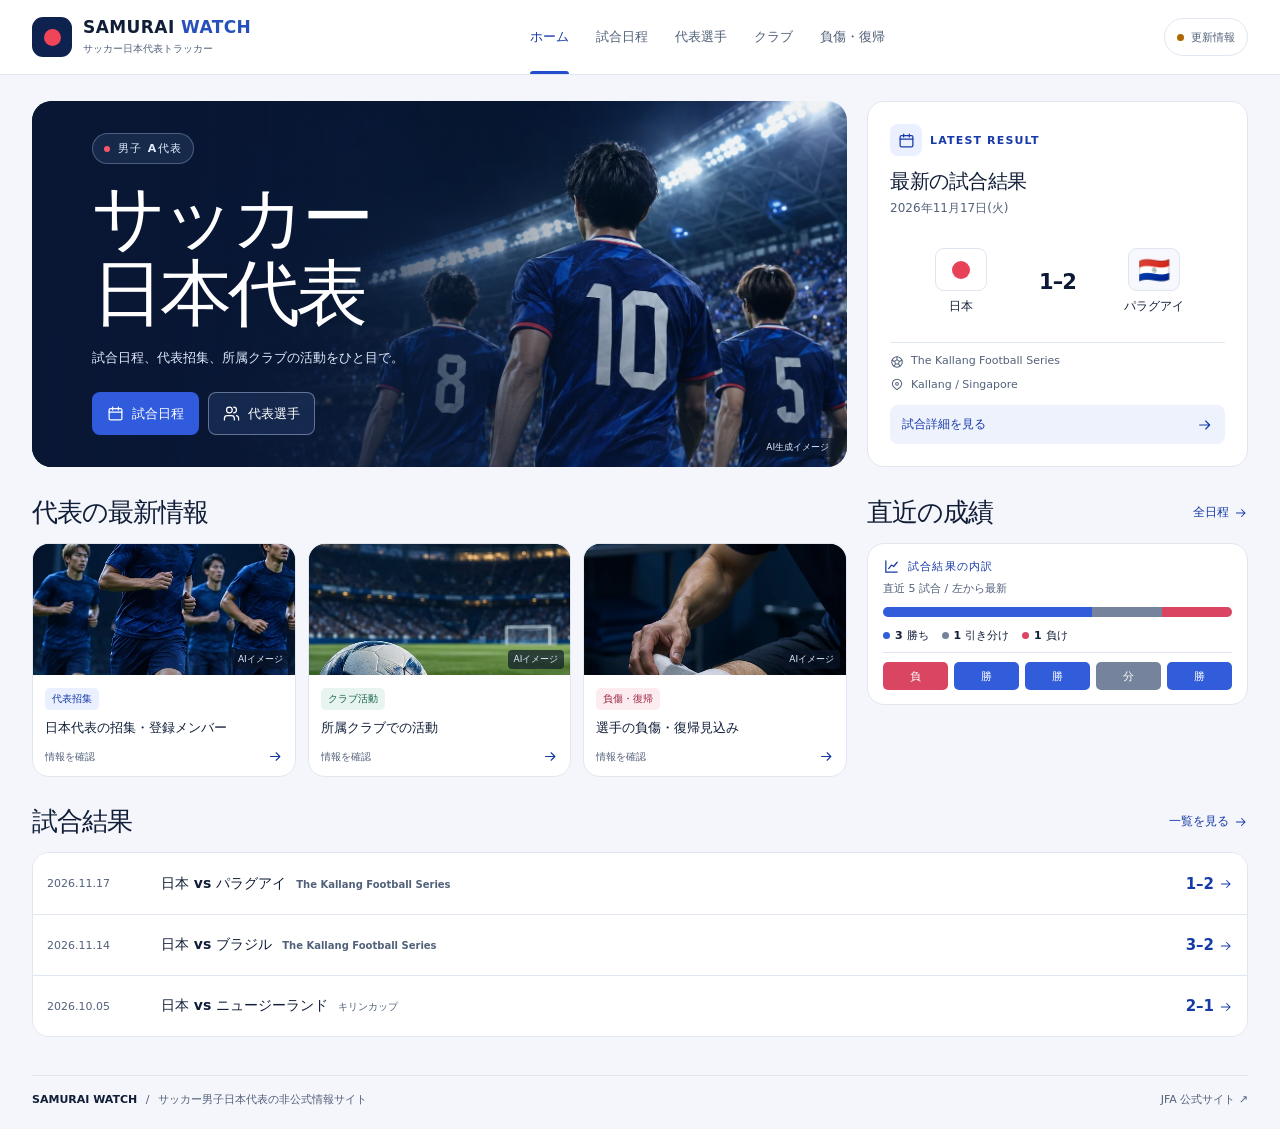
==== index.html @ 692b0880 "Build SAMURAI WATCH Japan football tracker" ====
<!doctype html>
<html lang="ja">
<head>
  <meta charset="utf-8">
  <meta name="viewport" content="width=device-width, initial-scale=1, viewport-fit=cover">
  <meta name="theme-color" content="#f5f7fb">
  <meta name="description" content="サッカー男子日本代表の試合日程、招集、クラブでの活動、負傷・復帰情報を出典付きで確認できます。">
  <title>SAMURAI WATCH | サッカー日本代表トラッカー</title>
  <link rel="icon" href="./assets/favicon.svg" type="image/svg+xml">
  <link rel="stylesheet" href="./styles.css">
  <script type="module" src="./app.js"></script>
</head>
<body>
  <a class="skip-link" href="#main">本文へ移動</a>
  <header class="site-header">
    <div class="shell header-inner">
      <a class="brand" href="#overview" aria-label="SAMURAI WATCH ホーム">
        <span class="logo-mark" aria-hidden="true"><span></span></span>
        <div><strong>SAMURAI<span> WATCH</span></strong><small>サッカー日本代表トラッカー</small></div>
      </a>
      <nav class="site-nav" aria-label="メインメニュー">
        <a href="#overview" data-tab="overview">ホーム</a>
        <a href="#matches" data-tab="matches">試合日程</a>
        <a href="#players" data-tab="players">代表選手</a>
        <a href="#clubs" data-tab="clubs">クラブ</a>
        <a href="#health" data-tab="health">負傷・復帰</a>
      </nav>
      <button class="status-button" id="data-status" type="button"><span aria-hidden="true"></span><span>更新情報</span></button>
    </div>
  </header>
  <main id="main" class="shell" tabindex="-1" aria-busy="true"><p class="loading" role="status">代表データを読み込み中…</p></main>
  <footer class="shell site-footer">
    <span><strong>SAMURAI WATCH</strong> <span class="footer-separator">/</span> サッカー男子日本代表の非公式情報サイト</span>
    <a href="https://www.jfa.jp/samuraiblue/" target="_blank" rel="noopener noreferrer">JFA 公式サイト ↗</a>
  </footer>
  <dialog id="detail-dialog" aria-labelledby="dialog-title">
    <form method="dialog"><button class="close-button" aria-label="閉じる" autofocus>×</button></form>
    <div id="dialog-content"></div>
  </dialog>
  <noscript><p class="shell">このアプリを使用するには JavaScript を有効にしてください。</p></noscript>
</body>
</html>
---- styles.css ----
:root {
  color-scheme: light;
  --ink: #111e38;
  --muted: #52617a;
  --line: #e1e7f0;
  --blue: #224dce;
  --blue-dark: #163aa8;
  --navy: #0b1936;
  --paper: #fff;
  --canvas: #f4f6fb;
  font-family: "Noto Sans JP", "Hiragino Kaku Gothic ProN", Meiryo, system-ui, sans-serif;
  font-synthesis: none;
  color: var(--ink);
  background: var(--canvas);
}
*, *::before, *::after { box-sizing: border-box; }
body { margin: 0; }
h1, h2, h3, p { margin: 0; }
a { color: inherit; text-decoration: none; }
button, input, select { font: inherit; }
button, select { cursor: pointer; }
button:focus-visible, a:focus-visible, input:focus-visible, select:focus-visible { outline: 3px solid #5e7ff4; outline-offset: 3px; }
svg { flex: none; vertical-align: middle; }
.shell { width: min(100% - 64px, 1320px); margin-inline: auto; }
.skip-link { position: absolute; left: 1rem; top: -5rem; z-index: 3; background: white; padding: 12px; }
.skip-link:focus { top: 1rem; }
.site-header { background: var(--paper); border-bottom: 1px solid var(--line); }
.header-inner { display: flex; align-items: center; justify-content: space-between; gap: 20px; min-height: 74px; }
.brand { display: inline-flex; align-items: center; gap: 11px; white-space: nowrap; }
.logo-mark { display: grid; place-items: center; width: 40px; height: 40px; border-radius: 11px; background: #0e2250; }
.logo-mark span { border-radius: 50%; background: #f04459; width: 17px; height: 17px; }
.brand strong { display: block; font-family: system-ui, sans-serif; letter-spacing: .025em; font-size: 17px; font-weight: 900; line-height: 1.15; }
.brand strong span { color: #2750bb; }
.brand small { display: block; color: var(--muted); margin-top: 4px; font-size: 10px; font-weight: 700; }
.site-nav { display: flex; align-self: stretch; align-items: stretch; gap: 27px; white-space: nowrap; }
.site-nav a { display: grid; place-items: center; position: relative; color: var(--muted); font-size: 13px; font-weight: 750; }
.site-nav a:hover, .site-nav a[aria-current] { color: var(--blue-dark); }
.site-nav a[aria-current]::after { content: ""; position: absolute; bottom: 0; inset-inline: 0; height: 3px; background: var(--blue); border-radius: 3px 3px 0 0; }
.status-button { display: flex; align-items: center; gap: 7px; white-space: nowrap; min-height: 38px; border: 1px solid var(--line); border-radius: 30px; padding: 0 12px; background: white; color: var(--muted); font-size: 11px; font-weight: 750; }
.status-button > span:first-child { width: 7px; height: 7px; border-radius: 50%; background: #ad6600; }
.status-button[data-fresh="true"] > span:first-child { background: #19865a; }
main { min-height: calc(100vh - 160px); padding-block: 26px 38px; }
.loading { padding: 28px 0; color: var(--muted); }
.hero-grid, .dashboard-grid { display: grid; grid-template-columns: minmax(0, 2.14fr) minmax(285px, 1fr); gap: 20px; }
.hero {
  position: relative; isolation: isolate; overflow: hidden; display: flex; align-items: center;
  min-height: 355px; padding: 32px clamp(24px, 5vw, 60px); border-radius: 20px;
  color: white; background: #0b1b3e url("./assets/hero.webp") center 47% / cover no-repeat;
}
.hero::before { content: ""; position: absolute; z-index: -1; inset: 0; background: linear-gradient(90deg, #091735 0%, #091735ec 18%, #0a1b37a0 45%, #0a1a340c 77%), linear-gradient(0deg, #07142d75, transparent 60%); }
.hero-content { max-width: 400px; }
.eyebrow { display: inline-flex; align-items: center; gap: 8px; font-size: 11px; font-weight: 850; letter-spacing: .12em; }
.hero .eyebrow { padding: 7px 11px; border: 1px solid #dce6ff46; border-radius: 50px; background: #20375b99; color: #e2ecff; }
.hero .eyebrow::before { content: ""; width: 6px; height: 6px; border-radius: 50%; background: #fa546a; }
.hero h1 { margin-top: 15px; font-size: clamp(43px, 5.6vw, 76px); line-height: 1.06; font-weight: 900; letter-spacing: -.055em; }
.hero p { margin-top: 15px; color: #e0e9fd; font-size: 13px; line-height: 1.8; font-weight: 600; }
.hero-actions { display: flex; flex-wrap: wrap; gap: 9px; margin-top: 23px; }
.button { display: inline-flex; align-items: center; justify-content: center; gap: 8px; padding: 10px 14px; min-height: 43px; border: 1px solid transparent; border-radius: 8px; font-size: 13px; font-weight: 800; }
.button-primary { background: #315bdd; color: white; }
.button-primary:hover { background: #264ec7; }
.button-ghost { background: #1c315baf; color: white; border-color: #d3dfff69; }
.button-ghost:hover { background: #314a77; }
.image-credit { position: absolute; right: 12px; bottom: 10px; padding: 3px 6px; border-radius: 4px; background: #091629ac; color: #e2eaff; font-size: 9px; }
.panel { background: var(--paper); border: 1px solid var(--line); border-radius: 17px; }
.next-panel { display: flex; flex-direction: column; padding: 22px; min-width: 0; }
.panel-kicker { display: flex; align-items: center; gap: 8px; color: var(--blue-dark); font-size: 11px; letter-spacing: .105em; font-weight: 900; }
.icon-tile { width: 32px; height: 32px; border-radius: 8px; display: grid; place-items: center; color: var(--blue-dark); background: #eaf0ff; }
.next-panel h2 { margin-top: 12px; font-size: 20px; letter-spacing: -.025em; }
.next-date { min-height: 21px; margin-top: 5px; font-size: 12px; color: var(--muted); }
.matchup { display: grid; grid-template-columns: minmax(0,1fr) auto minmax(0,1fr); align-items: center; gap: 8px; text-align: center; margin-block: auto; padding-block: 12px; }
.team { display: grid; justify-items: center; gap: 7px; min-width: 0; font-size: 12px; font-weight: 850; overflow-wrap: anywhere; }
.flag { display: grid; place-items: center; min-width: 52px; height: 43px; padding-inline: 3px; border-radius: 9px; border: 1px solid #dee5f0; background: #f6f8fe; color: var(--blue-dark); font-size: 26px; }
.flag-japan { background: white; }
.flag-japan::after { content: ""; border-radius: 50%; width: 18px; height: 18px; background: #e84258; }
.versus { color: #667490; font-weight: 900; font-size: 12px; letter-spacing: .12em; white-space: nowrap; }
.versus.scored { color: var(--navy); font-size: 21px; letter-spacing: -.045em; }
.next-details { display: grid; gap: 7px; padding-top: 10px; padding-bottom: 12px; color: var(--muted); border-top: 1px solid var(--line); font-size: 11px; line-height: 1.5; overflow-wrap: anywhere; }
.next-details span { display: flex; gap: 7px; align-items: center; }
.panel-link { display: flex; justify-content: space-between; align-items: center; gap: 8px; width: 100%; padding: 11px 12px; border-radius: 8px; background: #eef2fd; color: var(--blue-dark); font-size: 12px; font-weight: 800; }
.panel-link:hover { background: #e1eaff; }
.dashboard-grid { margin-top: 28px; align-items: start; }
.section-heading { display: flex; align-items: center; justify-content: space-between; gap: 8px; margin-bottom: 13px; }
.section-heading h2, .section-heading h1 { font-size: clamp(20px, 2.6vw, 26px); letter-spacing: -.04em; font-weight: 900; }
.section-heading > a { display: inline-flex; align-items: center; gap: 5px; color: var(--blue-dark); font-size: 12px; font-weight: 800; white-space: nowrap; }
.story-grid { display: grid; grid-template-columns: repeat(3, minmax(0, 1fr)); gap: 12px; }
.story { display: flex; flex-direction: column; min-width: 0; overflow: hidden; transition: border-color .15s, transform .15s; }
.story:hover { border-color: #a4b7eb; transform: translateY(-2px); }
.story-image { position: relative; aspect-ratio: 2 / 1; background-color: #172944; background-repeat: no-repeat; background-image: url("./assets/editorial.webp"); background-size: 300% auto; }
.story-image.callup { background-position: left 50%; }
.story-image.club { background-position: center 50%; }
.story-image.health { background-position: right 50%; }
.story-image .image-credit { right: 6px; bottom: 6px; }
.story-content { display: flex; flex-direction: column; flex: 1; padding: 13px 12px 12px; }
.tag { align-self: flex-start; display: inline-flex; width: fit-content; align-items: center; gap: 5px; padding: 4px 7px; color: var(--blue-dark); background: #eaf0ff; border-radius: 5px; font-size: 10px; font-weight: 850; white-space: nowrap; }
.tag.club { background: #e7f4ef; color: #17654b; }
.tag.injury, .tag.health { background: #fcebef; color: #9e2a47; }
.tag.return { background: #e7f4ef; color: #17654b; }
.story h3 { margin-top: 8px; margin-bottom: 10px; font-size: 13px; font-weight: 850; line-height: 1.6; overflow-wrap: anywhere; }
.story-meta { display: flex; justify-content: space-between; align-items: center; gap: 5px; margin-top: auto; color: var(--muted); font-size: 10px; }
.story-meta svg { color: var(--blue-dark); }
.form-panel { padding: 14px 15px; }
.form-panel p { color: var(--muted); font-size: 11px; margin: 6px 0; }
.form-bar { display: flex; overflow: hidden; border-radius: 20px; height: 10px; margin: 11px 0; background: #e6ebf4; }
.form-bar > span { min-width: 0; }
.win { --tone: #315cda; }
.draw { --tone: #75839c; }
.loss { --tone: #da4561; }
.form-bar > span, .form-key > span::before { background: var(--tone); }
.form-key { display: flex; flex-wrap: wrap; gap: 5px 13px; margin-bottom: 9px; }
.form-key > span { display: inline-flex; align-items: center; gap: 5px; font-size: 11px; font-weight: 720; }
.form-key > span::before { content: ""; display: inline-block; width: 7px; height: 7px; border-radius: 50%; }
.form-matches { display: flex; gap: 6px; padding-top: 9px; border-top: 1px solid var(--line); }
.form-matches a { display: flex; flex: 1; align-items: center; justify-content: center; min-width: 0; min-height: 28px; border-radius: 5px; color: white; background: var(--tone); font-weight: 850; font-size: 11px; }
.form-matches a:hover { filter: brightness(.87); }
.form-empty { padding-block: 7px; }
.recent-section { margin-top: 27px; }
.view-heading { padding: 25px 26px; margin-bottom: 19px; border-radius: 16px; background: linear-gradient(113deg, #102346, #1a3981); color: white; }
.view-heading h1 { font-size: clamp(28px, 5vw, 40px); letter-spacing: -.045em; }
.view-heading p { color: #e0e8ff; margin-top: 7px; font-size: 13px; line-height: 1.7; }
.view-columns { display: grid; grid-template-columns: minmax(0, 2fr) minmax(255px, 1fr); gap: 20px; align-items: start; }
.view-columns section + section, .stack > section + section { margin-top: 19px; }
.view-columns > section + section { margin-top: 0; }
.match-list, .report-list { overflow: hidden; }
.match-item { display: grid; grid-template-columns: 102px minmax(0, 1fr) auto; width: 100%; align-items: center; gap: 12px; min-height: 61px; padding: 11px 14px; border: 0; background: white; color: var(--ink); text-align: left; }
.match-item:hover { background: #f4f7ff; }
.match-item + .match-item, .report + .report { border-top: 1px solid var(--line); }
.item-date { font-size: 11px; color: var(--muted); font-variant-numeric: tabular-nums; }
.item-opponent { display: flex; flex-wrap: wrap; align-items: baseline; gap: 3px 10px; min-width: 0; font-size: 14px; font-weight: 850; }
.item-opponent small { color: var(--muted); font-size: 10px; font-weight: 600; overflow-wrap: anywhere; }
.item-score { min-width: 47px; color: var(--blue-dark); font-size: 15px; font-weight: 850; text-align: right; white-space: nowrap; }
.item-score svg { margin-left: 5px; }
.empty { padding: 20px; color: var(--muted); font-size: 13px; line-height: 1.8; }
.empty p + p { margin-top: 6px; }
.source-link { display: inline-flex; align-items: center; gap: 4px; color: var(--blue-dark); text-decoration: underline; text-underline-offset: 3px; font-weight: 750; overflow-wrap: anywhere; }
.controls { display: flex; flex-wrap: wrap; gap: 8px; margin-bottom: 12px; }
.controls input, .controls select { min-height: 43px; max-width: 100%; padding: 8px 12px; border: 1px solid #cfd8eb; border-radius: 8px; background: white; color: var(--ink); font-size: 14px; }
.controls input { flex: 1 1 185px; min-width: 0; }
.player-grid { display: grid; grid-template-columns: repeat(3, minmax(0, 1fr)); gap: 11px; }
.player-card { display: block; min-width: 0; padding: 14px; color: var(--ink); text-align: left; }
.player-card:hover { border-color: #9cb1e8; }
.player-card strong, .player-card small { display: block; overflow-wrap: anywhere; }
.player-number { float: right; color: var(--muted); font-size: 11px; font-weight: 800; }
.player-card strong { margin-top: 9px; font-size: 15px; }
.player-card small { margin-top: 3px; color: var(--muted); font-size: 11px; }
.report { padding: 15px; overflow-wrap: anywhere; }
.report h3 { font-size: 14px; margin-block: 7px; }
.report p, .report .source-link { font-size: 12px; line-height: 1.75; }
.report .source-link { margin-top: 5px; }
.report time { margin-left: 8px; }
.footer-separator { margin: 0 5px; }
.site-footer { display: flex; flex-wrap: wrap; gap: 8px 16px; justify-content: space-between; border-top: 1px solid var(--line); padding-block: 16px 22px; color: var(--muted); font-size: 11px; }
.site-footer strong { color: var(--ink); }
dialog { width: min(100% - 30px, 535px); max-height: min(85dvh, 660px); overflow: auto; padding: 24px; border: 1px solid var(--line); border-radius: 16px; color: var(--ink); }
dialog::backdrop { background: #081329a8; }
dialog h2 { padding-right: 36px; font-size: 22px; margin-bottom: 9px; }
dialog p, dialog li { font-size: 13px; line-height: 1.75; }
dialog ul { padding-left: 21px; }
dialog ul li + li { margin-top: 7px; }
dialog .dialog-score { font-weight: 900; font-size: 28px; margin-block: 13px; }
dialog .dialog-section { margin-top: 14px; }
.close-button { position: absolute; top: 11px; right: 12px; display: grid; place-items: center; width: 38px; height: 38px; border: 1px solid var(--line); border-radius: 8px; background: #f5f7fb; color: var(--ink); font-size: 24px; line-height: 1; }
@media (max-width: 880px) {
  .shell { width: calc(100% - 40px); }
  .site-nav { gap: 15px; }
  .hero-grid, .dashboard-grid { gap: 14px; grid-template-columns: minmax(0, 1.55fr) minmax(246px, 1fr); }
  .hero { padding: 26px; }
  .story-grid { gap: 8px; }
}
@media (max-width: 670px) {
  .shell { width: calc(100% - 28px); }
  .header-inner { flex-wrap: wrap; gap: 0 8px; min-height: 0; padding-top: 10px; }
  .brand { gap: 8px; min-height: 44px; }
  .brand strong { font-size: 15px; }
  .brand small { font-size: 9px; }
  .logo-mark { width: 35px; height: 35px; border-radius: 9px; }
  .logo-mark span { width: 15px; height: 15px; }
  .site-nav { order: 2; flex: 1 0 100%; justify-content: space-between; gap: 5px; }
  .site-nav a { min-height: 44px; padding-inline: 4px; font-size: 12px; }
  .status-button { min-height: 36px; }
  main { padding-top: 14px; }
  .hero-grid, .dashboard-grid, .view-columns { grid-template-columns: minmax(0, 1fr); }
  .hero { min-height: 315px; background-position: 61% 50%; padding: 23px 18px; border-radius: 14px; }
  .hero::before { background: linear-gradient(90deg, #091735f5, #091735a6 51%, #09173524 100%), linear-gradient(0deg, #07142d79, transparent 60%); }
  .hero h1 { font-size: clamp(40px, 11vw, 56px); }
  .hero p { font-size: 12px; max-width: 19em; }
  .hero-actions { margin-top: 17px; }
  .next-panel { padding: 15px; }
  .next-panel h2 { margin-top: 7px; }
  .matchup { padding-block: 12px; }
  .dashboard-grid { margin-top: 20px; gap: 18px; }
  .story-grid { grid-template-columns: 1fr; }
  .story { flex-direction: row; min-height: 106px; }
  .story-image { flex: 0 0 32%; aspect-ratio: auto; min-height: 100%; background-size: auto 112%; }
  .story-content { padding: 9px 11px; }
  .story h3 { margin-bottom: 6px; }
  .view-heading { padding: 17px; }
  .player-grid { grid-template-columns: repeat(2, minmax(0, 1fr)); }
  .match-item { gap: 7px; grid-template-columns: 76px minmax(0, 1fr) auto; padding-inline: 9px; }
  .item-opponent { display: grid; }
  .item-score svg { display: none; }
}
@media (prefers-reduced-motion: reduce) {
  *, *::before, *::after { transition: none !important; }
}
.roster-note { margin-bottom: 12px; color: var(--muted); font-size: 12px; line-height: 1.7; }
.roster-note a { margin-left: 6px; }
@media (max-width: 670px) {
  .story-image { background-size: 300% auto; }
}
.pitch-panel { padding: 14px; }
.pitch-panel p { margin-bottom: 9px; color: var(--muted); font-size: 11px; }
.pitch {
  display: grid;
  grid-template-columns: repeat(2, minmax(0, 1fr));
  gap: 12px 35%;
  position: relative;
  isolation: isolate;
  padding: 13px;
  border-radius: 9px;
  background: repeating-linear-gradient(90deg, #126348 0 20%, #176d51 20% 40%);
}
.pitch::before {
  content: "";
  position: absolute;
  inset: 8px;
  z-index: -1;
  border: 1px solid #f2fff67a;
  border-radius: 6px;
  background:
    radial-gradient(circle, transparent 17px, #f2fff67a 18px, transparent 19px),
    linear-gradient(90deg, transparent calc(50% - .5px), #f2fff67a calc(50% - .5px) calc(50% + .5px), transparent calc(50% + .5px));
}
.pitch-position { min-width: 0; min-height: 42px; padding: 4px; display: grid; justify-items: center; border: 1px solid #d4f1e4a0; border-radius: 7px; background: #0a4a37; color: white; font-weight: 850; }
.pitch-position[aria-pressed="true"], .pitch-position:hover { background: #ecfff6; color: #154d39; }
.pitch-position span { font-size: 10px; }
.pitch-position strong { font-size: 17px; line-height: 1; }
@media (max-width: 670px) {
  .roster-layout > .stack { display: contents; }
  .roster-layout > .stack > section { margin-top: 0; }
  .roster-members { order: 2; }
  .roster-pitch { order: 1; }
  .roster-bulletins { order: 3; }
}
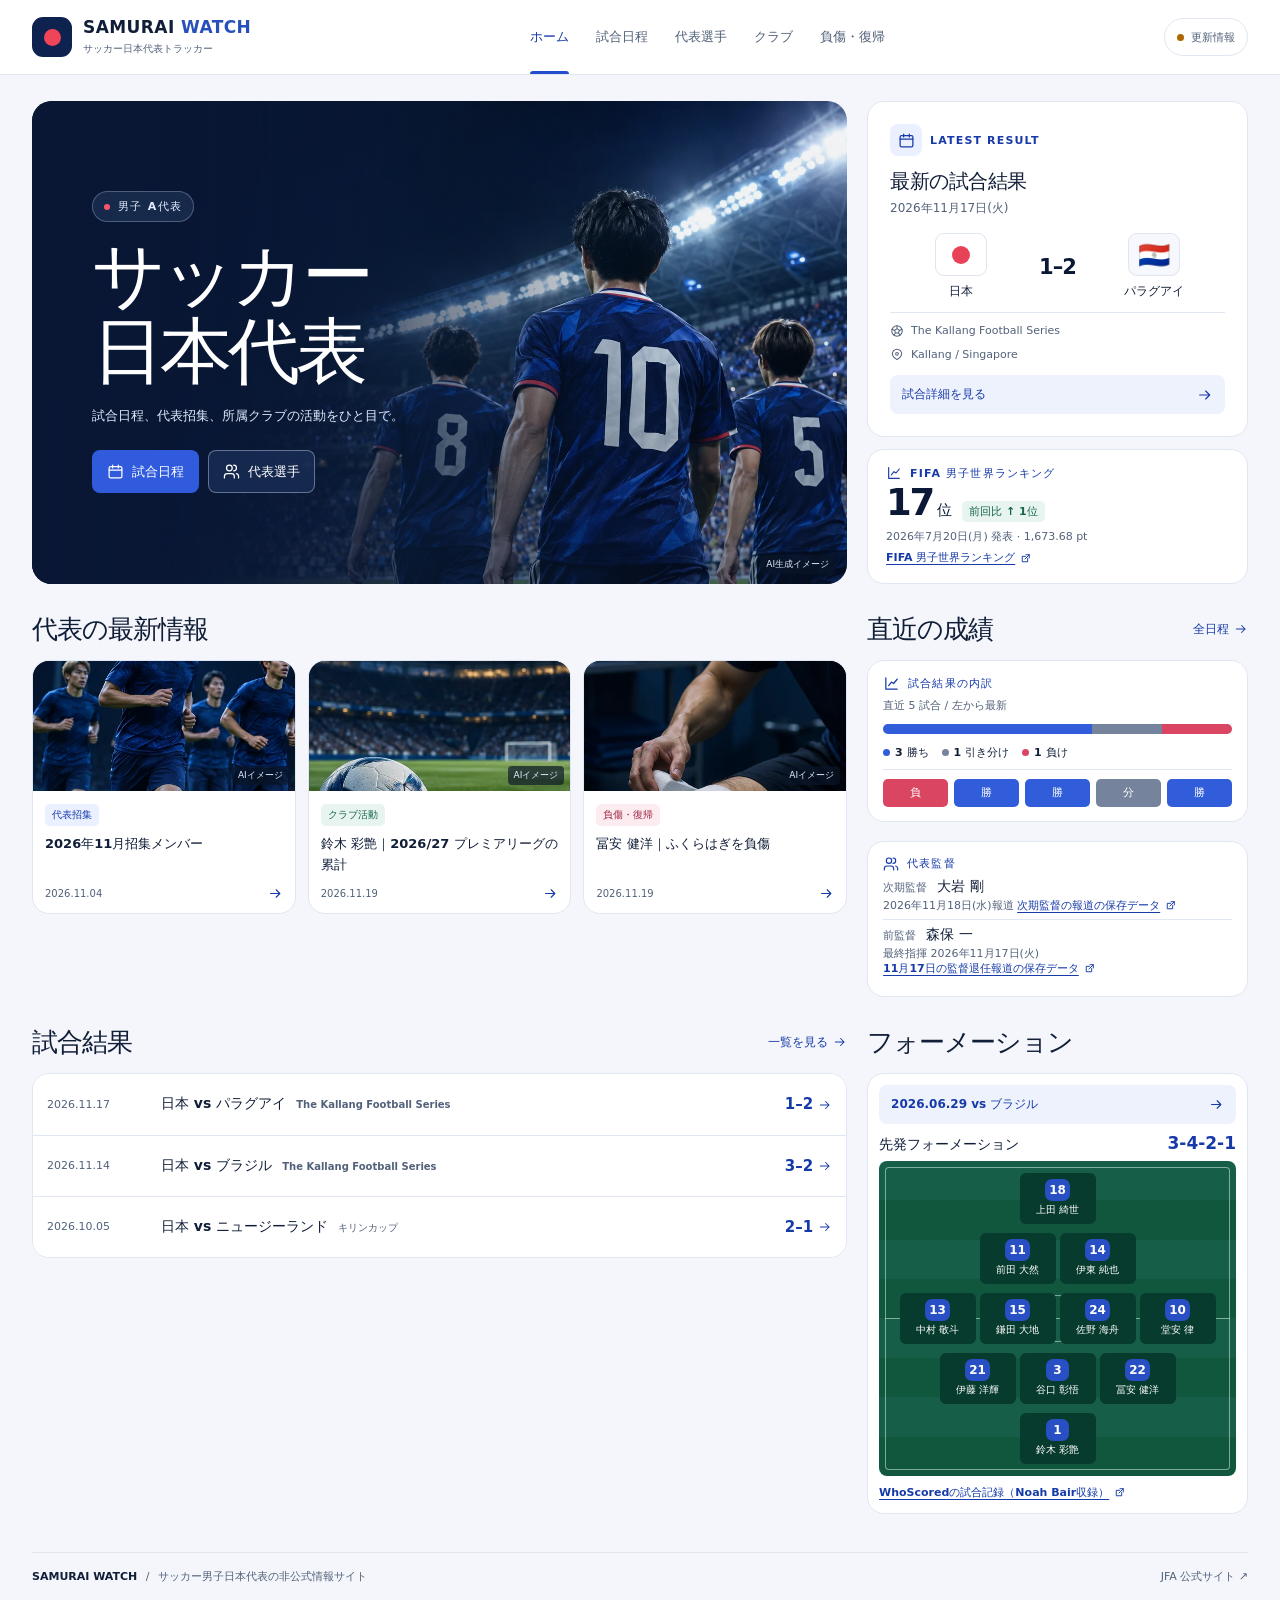
==== commit 5303f5b0: "Make the app installable on phones with a bottom tab bar Add a web app manifest, home-screen icons a" ====
--- a/index.html
+++ b/index.html
@@ -4,9 +4,15 @@
   <meta charset="utf-8">
   <meta name="viewport" content="width=device-width, initial-scale=1, viewport-fit=cover">
   <meta name="theme-color" content="#f5f7fb">
+  <meta name="apple-mobile-web-app-capable" content="yes">
+  <meta name="mobile-web-app-capable" content="yes">
+  <meta name="apple-mobile-web-app-title" content="SAMURAI WATCH">
+  <meta name="apple-mobile-web-app-status-bar-style" content="default">
   <meta name="description" content="サッカー男子日本代表の試合日程、招集、クラブでの活動、負傷・復帰情報を出典付きで確認できます。">
   <title>SAMURAI WATCH | サッカー日本代表トラッカー</title>
   <link rel="icon" href="./assets/favicon.svg" type="image/svg+xml">
+  <link rel="apple-touch-icon" href="./assets/apple-touch-icon.png">
+  <link rel="manifest" href="./manifest.webmanifest">
   <link rel="stylesheet" href="./styles.css">
   <script type="module" src="./app.js"></script>
 </head>
@@ -19,11 +25,11 @@
         <div><strong>SAMURAI<span> WATCH</span></strong><small>サッカー日本代表トラッカー</small></div>
       </a>
       <nav class="site-nav" aria-label="メインメニュー">
-        <a href="#overview" data-tab="overview">ホーム</a>
-        <a href="#matches" data-tab="matches">試合日程</a>
-        <a href="#players" data-tab="players">代表選手</a>
-        <a href="#clubs" data-tab="clubs">クラブ</a>
-        <a href="#health" data-tab="health">負傷・復帰</a>
+        <a href="#overview" data-tab="overview"><svg class="nav-icon" viewBox="0 0 24 24" width="22" height="22" fill="none" stroke="currentColor" stroke-width="1.9" stroke-linecap="round" stroke-linejoin="round" aria-hidden="true"><path d="M3 10.5 12 3l9 7.5"/><path d="M5 9.5V21h14V9.5"/><path d="M10 21v-6h4v6"/></svg><span>ホーム</span></a>
+        <a href="#matches" data-tab="matches"><svg class="nav-icon" viewBox="0 0 24 24" width="22" height="22" fill="none" stroke="currentColor" stroke-width="1.9" stroke-linecap="round" stroke-linejoin="round" aria-hidden="true"><rect x="3" y="4.5" width="18" height="16" rx="2"/><path d="M3 9.5h18M8 2.5v4M16 2.5v4"/></svg><span>試合日程</span></a>
+        <a href="#players" data-tab="players"><svg class="nav-icon" viewBox="0 0 24 24" width="22" height="22" fill="none" stroke="currentColor" stroke-width="1.9" stroke-linecap="round" stroke-linejoin="round" aria-hidden="true"><circle cx="9" cy="8" r="3.5"/><path d="M2.5 20c.6-3.6 3.2-5.5 6.5-5.5s5.9 1.9 6.5 5.5"/><path d="M16 4.6a3.5 3.5 0 0 1 0 6.8M18 14.8c2 .7 3.2 2.4 3.5 5.2"/></svg><span>代表選手</span></a>
+        <a href="#clubs" data-tab="clubs"><svg class="nav-icon" viewBox="0 0 24 24" width="22" height="22" fill="none" stroke="currentColor" stroke-width="1.9" stroke-linecap="round" stroke-linejoin="round" aria-hidden="true"><path d="M12 2.8 4 6v6c0 4.6 3.3 8 8 9.2 4.7-1.2 8-4.6 8-9.2V6z"/></svg><span>クラブ</span></a>
+        <a href="#health" data-tab="health"><svg class="nav-icon" viewBox="0 0 24 24" width="22" height="22" fill="none" stroke="currentColor" stroke-width="1.9" stroke-linecap="round" stroke-linejoin="round" aria-hidden="true"><path d="M12 20.5S3.5 15.4 3.5 9.2A4.7 4.7 0 0 1 12 6.4a4.7 4.7 0 0 1 8.5 2.8c0 6.2-8.5 11.3-8.5 11.3z"/><path d="M8 12h2.5l1-2 1.5 4 1-2H16"/></svg><span>負傷・復帰</span></a>
       </nav>
       <button class="status-button" id="data-status" type="button"><span aria-hidden="true"></span><span>更新情報</span></button>
     </div>
--- a/styles.css
+++ b/styles.css
@@ -22,7 +22,7 @@
 button:focus-visible, a:focus-visible, input:focus-visible, select:focus-visible { outline: 3px solid #5e7ff4; outline-offset: 3px; }
 svg { flex: none; vertical-align: middle; }
 .shell { width: min(100% - 64px, 1320px); margin-inline: auto; }
-.skip-link { position: absolute; left: 1rem; top: -5rem; z-index: 3; background: white; padding: 12px; }
+.skip-link { position: absolute; left: 1rem; top: -5rem; z-index: 6; background: white; padding: 12px; }
 .skip-link:focus { top: 1rem; }
 .site-header { background: var(--paper); border-bottom: 1px solid var(--line); }
 .header-inner { display: flex; align-items: center; justify-content: space-between; gap: 20px; min-height: 74px; }
@@ -159,6 +159,8 @@
 dialog .dialog-score { font-weight: 900; font-size: 28px; margin-block: 13px; }
 dialog .dialog-section { margin-top: 14px; }
 .close-button { position: absolute; top: 11px; right: 12px; display: grid; place-items: center; width: 38px; height: 38px; border: 1px solid var(--line); border-radius: 8px; background: #f5f7fb; color: var(--ink); font-size: 24px; line-height: 1; }
+.local-update button:disabled { opacity: .65; cursor: wait; }
+.local-update p:not(:empty) { margin-top: 6px; }
 @media (max-width: 880px) {
   .shell { width: calc(100% - 40px); }
   .site-nav { gap: 15px; }
@@ -241,3 +243,108 @@
   .roster-pitch { order: 1; }
   .roster-bulletins { order: 3; }
 }
+
+.hero-side { min-width: 0; display: flex; flex-direction: column; gap: 12px; }
+.hero-side .next-panel { flex: 1; }
+.ranking-panel { padding: 15px 18px; }
+.ranking-value { display: flex; align-items: baseline; gap: 10px; flex-wrap: wrap; }
+.ranking-value strong { color: var(--navy); font-size: 37px; letter-spacing: -.06em; line-height: 1.17; }
+.ranking-value strong span { font-size: 15px; margin-left: 4px; letter-spacing: 0; }
+.ranking-change { padding: 3px 7px; border-radius: 5px; background: #edf1f8; color: var(--muted); font-size: 11px; font-weight: 800; }
+.ranking-change.rank-up { background: #e7f4ef; color: #17654b; }
+.ranking-change.rank-down { background: #fcebef; color: #9e2a47; }
+.ranking-panel p, .ranking-panel .source-link, .lineup-source .source-link { font-size: 11px; line-height: 1.65; }
+.ranking-panel p, .ranking-panel .ranking-missing { color: var(--muted); margin-top: 4px; }
+.featured-lineup { padding: 11px; }
+.featured-lineup > .panel-link { margin-bottom: 9px; }
+.lineup-title { display: flex; align-items: baseline; justify-content: space-between; gap: 6px; margin-bottom: 7px; }
+.lineup-title h3 { font-size: 14px; }
+.lineup-title strong { color: var(--blue-dark); font-size: 17px; white-space: nowrap; }
+.lineup-pitch {
+  isolation: isolate; position: relative; display: grid; gap: 9px;
+  grid-template-columns: minmax(0, 1fr);
+  padding: 12px 7px; border-radius: 8px;
+  background: repeating-linear-gradient(0deg, #10573e 0 12.5%, #165e47 12.5% 25%);
+}
+.lineup-pitch::before {
+  content: ""; position: absolute; inset: 6px; z-index: -1;
+  border: 1px solid #e2fff480; border-radius: 4px;
+  background: radial-gradient(circle, transparent 22px, #e2fff480 23px, transparent 24px),
+    linear-gradient(transparent calc(50% - .5px), #e2fff480 calc(50% - .5px) calc(50% + .5px), transparent calc(50% + .5px));
+}
+.lineup-row { display: flex; justify-content: center; gap: 4px; }
+.lineup-player {
+  display: grid; justify-items: center; align-content: center; gap: 3px; min-width: 0; width: 76px; min-height: 51px;
+  padding: 3px 2px; color: white; text-align: center; font-weight: 800;
+  font-size: 10px; line-height: 1.22; overflow-wrap: anywhere; border-radius: 6px; background: #073b2e;
+}
+.lineup-player:hover, .lineup-player:focus-visible { background: #effff5; color: #0b4834; }
+.shirt-number { display: grid; place-items: center; padding-inline: 4px; min-width: 23px; height: 22px; border-radius: 7px; background: #284fc3; color: white; font-size: 12px; }
+.lineup-source { margin-top: 5px; }
+.lineup-context .panel-link { margin-top: 8px; }
+.player-facts { display: grid; grid-template-columns: repeat(2, minmax(0, 1fr)); gap: 8px; margin-block: 8px; }
+.player-facts > div { background: #eef2fb; padding: 7px 9px; border-radius: 8px; }
+.player-facts dt { color: var(--muted); font-size: 11px; }
+.player-facts dd { margin: 0; font-weight: 800; font-size: 13px; }
+@media (max-width: 670px) {
+  .hero-side { gap: 10px; }
+  .ranking-panel { order: -1; }
+}
+
+.player-card-identity, .player-detail-identity { display: flex; align-items: center; gap: 9px; }
+.player-card-identity { margin-top: 9px; }
+.player-card-identity strong { margin-top: 0; }
+.player-card-identity > div, .player-detail-identity > div { min-width: 0; }
+.portrait-frame { position: relative; display: grid; place-items: center; overflow: hidden; flex: none; width: 36px; height: 45px; border-radius: 8px; color: #284fa7; background: #e9effb; }
+.portrait-frame img { width: 100%; height: 100%; object-fit: cover; object-position: center 24%; }
+.portrait-placeholder { position: absolute; }
+.portrait-frame:has(img:not([hidden])) .portrait-placeholder { display: none; }
+.player-detail-identity { padding-right: 12px; }
+.player-detail-identity .portrait-frame { width: 75px; height: 92px; border-radius: 10px; }
+.player-detail-identity .portrait-placeholder svg { width: 31px; height: 31px; }
+dialog .portrait-credit { margin-top: 5px; color: var(--muted); font-size: 10px; overflow-wrap: anywhere; }
+
+.coach-panel { padding: 14px 15px; margin-top: 12px; }
+.coach-row { display: grid; gap: 2px; padding-block: 6px; overflow-wrap: anywhere; }
+.coach-row + .coach-row { border-top: 1px solid var(--line); }
+.coach-row div { display: flex; align-items: baseline; gap: 6px 10px; flex-wrap: wrap; }
+.coach-row span { color: var(--muted); font-size: 11px; }
+.coach-row strong { font-size: 14px; }
+.coach-row p { color: var(--muted); font-size: 11px; }
+.report .source-link + .source-link { margin-left: 8px; }
+
+.biography dd { overflow-wrap: anywhere; }
+.biography dd small { display: block; margin-top: 3px; color: var(--muted); font-size: 11px; font-weight: 650; }
+.biography .bio-unverified, .bio-records p { color: var(--muted); font-size: 12px; font-weight: 600; }
+.bio-records { display: grid; gap: 8px; }
+.bio-records > div { border: 1px solid var(--line); padding: 8px 10px; border-radius: 8px; }
+.biography h4 { margin: 0 0 4px; font-size: 12px; }
+.biography ul { margin-block: 3px; padding-inline-start: 17px; }
+.biography li { overflow-wrap: anywhere; }
+.bio-sources { margin-top: 10px; }
+.bio-sources li, .bio-sources .source-link { display: inline; font-size: 11px; }
+.bio-sources li { display: block; }
+.bio-sources .source-link svg { margin-left: 3px; }
+
+/* App shell: focus target, install-friendly bottom tab bar on phones */
+main:focus { outline: none; }
+.nav-icon { display: none; }
+@media (max-width: 670px) {
+  body { padding-bottom: calc(66px + env(safe-area-inset-bottom)); }
+  .site-header { position: sticky; top: 0; z-index: 4; padding-top: env(safe-area-inset-top); }
+  .header-inner { padding-bottom: 10px; }
+  .site-nav {
+    position: fixed; inset: auto 0 0 0; z-index: 5;
+    display: grid; grid-template-columns: repeat(5, minmax(0, 1fr)); gap: 0;
+    padding: 0 max(4px, env(safe-area-inset-right)) env(safe-area-inset-bottom) max(4px, env(safe-area-inset-left));
+    background: color-mix(in srgb, var(--paper) 94%, transparent);
+    -webkit-backdrop-filter: blur(12px); backdrop-filter: blur(12px);
+    border-top: 1px solid var(--line);
+    box-shadow: 0 -6px 20px #0b19360f;
+  }
+  .site-nav a { display: flex; flex-direction: column; align-items: center; justify-content: center; gap: 3px; min-height: 60px; padding: 6px 2px; font-size: 10.5px; -webkit-tap-highlight-color: transparent; }
+  .site-nav a span { white-space: nowrap; }
+  .nav-icon { display: block; }
+  .site-nav a[aria-current]::after { top: 0; bottom: auto; inset-inline: 22%; border-radius: 0 0 3px 3px; }
+  .site-nav a[aria-current] .nav-icon { stroke-width: 2.3; }
+}
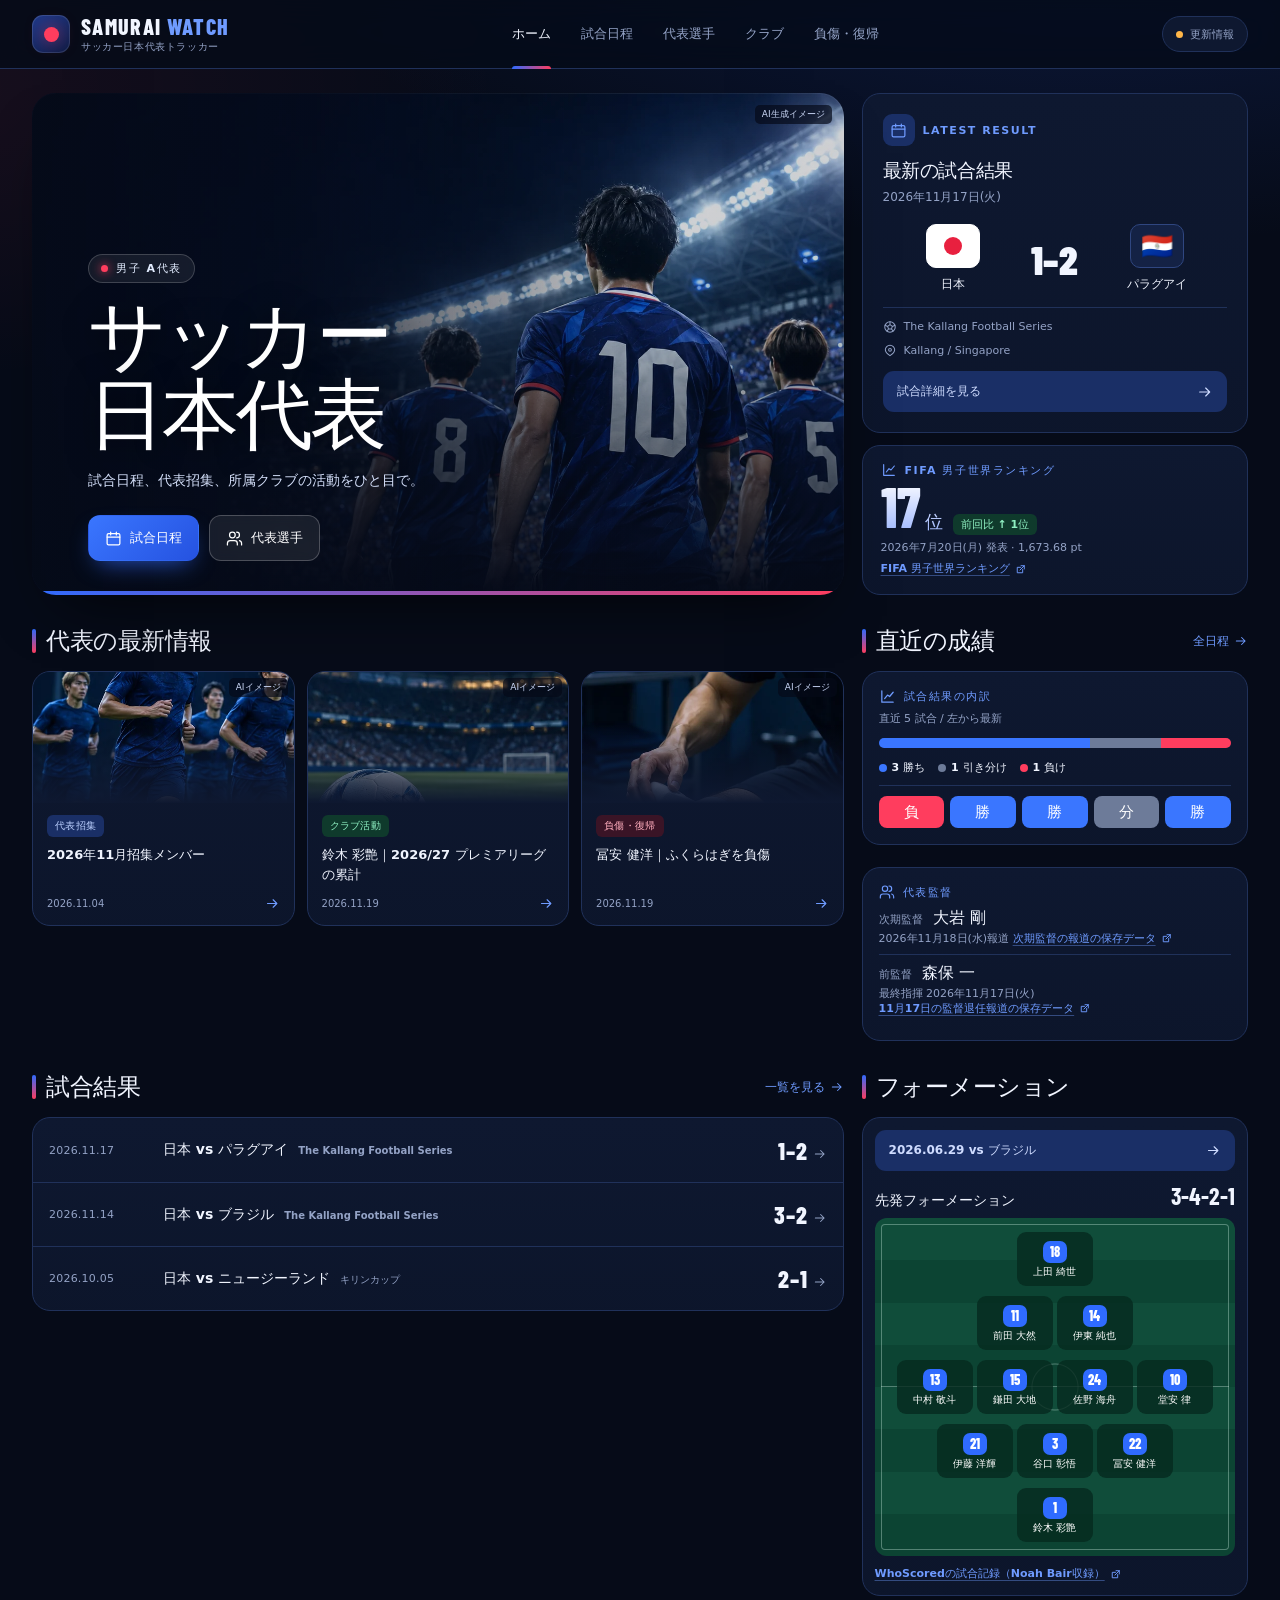
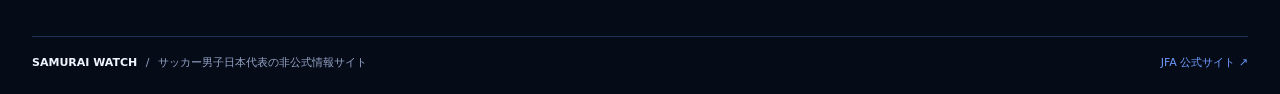
==== commit 4fb585af: "Add player photos and a dark, photo-forward redesign Fix the portrait pipeline, which matched no pla" ====
--- a/index.html
+++ b/index.html
@@ -3,16 +3,20 @@
 <head>
   <meta charset="utf-8">
   <meta name="viewport" content="width=device-width, initial-scale=1, viewport-fit=cover">
-  <meta name="theme-color" content="#f5f7fb">
+  <meta name="theme-color" content="#060b18">
+  <meta name="color-scheme" content="dark">
   <meta name="apple-mobile-web-app-capable" content="yes">
   <meta name="mobile-web-app-capable" content="yes">
   <meta name="apple-mobile-web-app-title" content="SAMURAI WATCH">
-  <meta name="apple-mobile-web-app-status-bar-style" content="default">
+  <meta name="apple-mobile-web-app-status-bar-style" content="black-translucent">
   <meta name="description" content="サッカー男子日本代表の試合日程、招集、クラブでの活動、負傷・復帰情報を出典付きで確認できます。">
   <title>SAMURAI WATCH | サッカー日本代表トラッカー</title>
   <link rel="icon" href="./assets/favicon.svg" type="image/svg+xml">
   <link rel="apple-touch-icon" href="./assets/apple-touch-icon.png">
   <link rel="manifest" href="./manifest.webmanifest">
+  <link rel="preconnect" href="https://fonts.googleapis.com">
+  <link rel="preconnect" href="https://fonts.gstatic.com" crossorigin>
+  <link rel="stylesheet" href="https://fonts.googleapis.com/css2?family=Barlow+Condensed:wght@600;800&display=swap">
   <link rel="stylesheet" href="./styles.css">
   <script type="module" src="./app.js"></script>
 </head>
--- a/styles.css
+++ b/styles.css
@@ -1,324 +1,360 @@
+/* SAMURAI WATCH — night-stadium theme */
 :root {
-  color-scheme: light;
-  --ink: #111e38;
-  --muted: #52617a;
-  --line: #e1e7f0;
-  --blue: #224dce;
-  --blue-dark: #163aa8;
-  --navy: #0b1936;
-  --paper: #fff;
-  --canvas: #f4f6fb;
-  font-family: "Noto Sans JP", "Hiragino Kaku Gothic ProN", Meiryo, system-ui, sans-serif;
+  color-scheme: dark;
+  --bg: #060b18;
+  --surface: #0e1830;
+  --surface-2: #142245;
+  --surface-3: #1b2d5a;
+  --line: #20315a;
+  --line-strong: #2f4680;
+  --ink: #f1f5ff;
+  --muted: #94a3c6;
+  --blue: #2f6bff;
+  --blue-bright: #6f9bff;
+  --blue-soft: #1a2f66;
+  --red: #ff3d5e;
+  --red-soft: #3a1426;
+  --green: #2fd68a;
+  --green-soft: #0f3a2c;
+  --amber: #ffb648;
+  --navy: #040814;
+  --radius: 18px;
+  --display: "Barlow Condensed", "Arial Narrow", system-ui, sans-serif;
+  font-family: "Hiragino Kaku Gothic ProN", "Hiragino Sans", "Noto Sans JP", Meiryo, system-ui, sans-serif;
   font-synthesis: none;
   color: var(--ink);
-  background: var(--canvas);
+  background: var(--bg);
+  -webkit-text-size-adjust: 100%;
 }
 *, *::before, *::after { box-sizing: border-box; }
-body { margin: 0; }
-h1, h2, h3, p { margin: 0; }
+body {
+  margin: 0; min-height: 100dvh;
+  background:
+    radial-gradient(1200px 520px at 85% -120px, #1d3d9a55, transparent 70%),
+    radial-gradient(900px 420px at -10% 10%, #ff3d5e14, transparent 70%),
+    var(--bg);
+  background-attachment: fixed;
+}
+h1, h2, h3, h4, p { margin: 0; }
 a { color: inherit; text-decoration: none; }
-button, input, select { font: inherit; }
+button, input, select { font: inherit; color: inherit; }
 button, select { cursor: pointer; }
-button:focus-visible, a:focus-visible, input:focus-visible, select:focus-visible { outline: 3px solid #5e7ff4; outline-offset: 3px; }
+button:focus-visible, a:focus-visible, input:focus-visible, select:focus-visible { outline: 3px solid var(--blue-bright); outline-offset: 3px; }
+main:focus { outline: none; }
 svg { flex: none; vertical-align: middle; }
-.shell { width: min(100% - 64px, 1320px); margin-inline: auto; }
-.skip-link { position: absolute; left: 1rem; top: -5rem; z-index: 6; background: white; padding: 12px; }
+.shell { width: min(100% - 64px, 1280px); margin-inline: auto; }
+.skip-link { position: absolute; left: 1rem; top: -5rem; z-index: 6; background: var(--ink); color: var(--bg); padding: 12px; border-radius: 8px; }
 .skip-link:focus { top: 1rem; }
-.site-header { background: var(--paper); border-bottom: 1px solid var(--line); }
-.header-inner { display: flex; align-items: center; justify-content: space-between; gap: 20px; min-height: 74px; }
+
+/* Header */
+.site-header {
+  position: sticky; top: 0; z-index: 4;
+  padding-top: env(safe-area-inset-top);
+  background: color-mix(in srgb, var(--bg) 82%, transparent);
+  -webkit-backdrop-filter: blur(14px) saturate(140%); backdrop-filter: blur(14px) saturate(140%);
+  border-bottom: 1px solid var(--line);
+}
+.header-inner { display: flex; align-items: center; justify-content: space-between; gap: 20px; min-height: 68px; }
 .brand { display: inline-flex; align-items: center; gap: 11px; white-space: nowrap; }
-.logo-mark { display: grid; place-items: center; width: 40px; height: 40px; border-radius: 11px; background: #0e2250; }
-.logo-mark span { border-radius: 50%; background: #f04459; width: 17px; height: 17px; }
-.brand strong { display: block; font-family: system-ui, sans-serif; letter-spacing: .025em; font-size: 17px; font-weight: 900; line-height: 1.15; }
-.brand strong span { color: #2750bb; }
-.brand small { display: block; color: var(--muted); margin-top: 4px; font-size: 10px; font-weight: 700; }
-.site-nav { display: flex; align-self: stretch; align-items: stretch; gap: 27px; white-space: nowrap; }
-.site-nav a { display: grid; place-items: center; position: relative; color: var(--muted); font-size: 13px; font-weight: 750; }
-.site-nav a:hover, .site-nav a[aria-current] { color: var(--blue-dark); }
-.site-nav a[aria-current]::after { content: ""; position: absolute; bottom: 0; inset-inline: 0; height: 3px; background: var(--blue); border-radius: 3px 3px 0 0; }
-.status-button { display: flex; align-items: center; gap: 7px; white-space: nowrap; min-height: 38px; border: 1px solid var(--line); border-radius: 30px; padding: 0 12px; background: white; color: var(--muted); font-size: 11px; font-weight: 750; }
-.status-button > span:first-child { width: 7px; height: 7px; border-radius: 50%; background: #ad6600; }
-.status-button[data-fresh="true"] > span:first-child { background: #19865a; }
-main { min-height: calc(100vh - 160px); padding-block: 26px 38px; }
+.logo-mark { display: grid; place-items: center; width: 38px; height: 38px; border-radius: 11px; background: linear-gradient(145deg, #1c3a8c, #0b1a44); box-shadow: inset 0 0 0 1px #ffffff1f; }
+.logo-mark span { border-radius: 50%; background: var(--red); width: 15px; height: 15px; box-shadow: 0 0 18px #ff3d5e99; }
+.brand strong { display: block; font-family: var(--display); letter-spacing: .06em; font-size: 22px; font-weight: 800; line-height: 1; }
+.brand strong span { color: var(--blue-bright); }
+.brand small { display: block; color: var(--muted); margin-top: 3px; font-size: 10px; font-weight: 700; letter-spacing: .06em; }
+.site-nav { display: flex; align-self: stretch; align-items: stretch; gap: 6px; white-space: nowrap; }
+.site-nav a { display: flex; align-items: center; gap: 7px; position: relative; padding-inline: 12px; color: var(--muted); font-size: 13px; font-weight: 750; transition: color .15s; }
+.site-nav a:hover, .site-nav a[aria-current] { color: var(--ink); }
+.site-nav a[aria-current]::after { content: ""; position: absolute; bottom: -1px; inset-inline: 12px; height: 3px; background: linear-gradient(90deg, var(--blue), var(--red)); border-radius: 3px 3px 0 0; }
+.nav-icon { display: none; }
+.status-button { display: flex; align-items: center; gap: 7px; white-space: nowrap; min-height: 36px; border: 1px solid var(--line); border-radius: 30px; padding: 0 13px; background: var(--surface); color: var(--muted); font-size: 11px; font-weight: 750; }
+.status-button:hover { border-color: var(--line-strong); color: var(--ink); }
+.status-button > span:first-child { width: 7px; height: 7px; border-radius: 50%; background: var(--amber); }
+.status-button[data-fresh="true"] > span:first-child { background: var(--green); box-shadow: 0 0 10px var(--green); }
+
+main { min-height: calc(100vh - 160px); padding-block: 24px 40px; }
 .loading { padding: 28px 0; color: var(--muted); }
-.hero-grid, .dashboard-grid { display: grid; grid-template-columns: minmax(0, 2.14fr) minmax(285px, 1fr); gap: 20px; }
+
+/* Home hero */
+.hero-grid, .dashboard-grid { display: grid; grid-template-columns: minmax(0, 2.1fr) minmax(290px, 1fr); gap: 18px; }
 .hero {
-  position: relative; isolation: isolate; overflow: hidden; display: flex; align-items: center;
-  min-height: 355px; padding: 32px clamp(24px, 5vw, 60px); border-radius: 20px;
-  color: white; background: #0b1b3e url("./assets/hero.webp") center 47% / cover no-repeat;
-}
-.hero::before { content: ""; position: absolute; z-index: -1; inset: 0; background: linear-gradient(90deg, #091735 0%, #091735ec 18%, #0a1b37a0 45%, #0a1a340c 77%), linear-gradient(0deg, #07142d75, transparent 60%); }
-.hero-content { max-width: 400px; }
-.eyebrow { display: inline-flex; align-items: center; gap: 8px; font-size: 11px; font-weight: 850; letter-spacing: .12em; }
-.hero .eyebrow { padding: 7px 11px; border: 1px solid #dce6ff46; border-radius: 50px; background: #20375b99; color: #e2ecff; }
-.hero .eyebrow::before { content: ""; width: 6px; height: 6px; border-radius: 50%; background: #fa546a; }
-.hero h1 { margin-top: 15px; font-size: clamp(43px, 5.6vw, 76px); line-height: 1.06; font-weight: 900; letter-spacing: -.055em; }
-.hero p { margin-top: 15px; color: #e0e9fd; font-size: 13px; line-height: 1.8; font-weight: 600; }
-.hero-actions { display: flex; flex-wrap: wrap; gap: 9px; margin-top: 23px; }
-.button { display: inline-flex; align-items: center; justify-content: center; gap: 8px; padding: 10px 14px; min-height: 43px; border: 1px solid transparent; border-radius: 8px; font-size: 13px; font-weight: 800; }
-.button-primary { background: #315bdd; color: white; }
-.button-primary:hover { background: #264ec7; }
-.button-ghost { background: #1c315baf; color: white; border-color: #d3dfff69; }
-.button-ghost:hover { background: #314a77; }
-.image-credit { position: absolute; right: 12px; bottom: 10px; padding: 3px 6px; border-radius: 4px; background: #091629ac; color: #e2eaff; font-size: 9px; }
-.panel { background: var(--paper); border: 1px solid var(--line); border-radius: 17px; }
-.next-panel { display: flex; flex-direction: column; padding: 22px; min-width: 0; }
-.panel-kicker { display: flex; align-items: center; gap: 8px; color: var(--blue-dark); font-size: 11px; letter-spacing: .105em; font-weight: 900; }
-.icon-tile { width: 32px; height: 32px; border-radius: 8px; display: grid; place-items: center; color: var(--blue-dark); background: #eaf0ff; }
-.next-panel h2 { margin-top: 12px; font-size: 20px; letter-spacing: -.025em; }
+  position: relative; isolation: isolate; overflow: hidden; display: flex; align-items: flex-end;
+  min-height: 400px; padding: 34px clamp(24px, 5vw, 56px); border-radius: 24px;
+  color: white; background: #0b1b3e url("./assets/hero.webp") center 40% / cover no-repeat;
+  box-shadow: 0 30px 60px -30px #000c, inset 0 0 0 1px #ffffff14;
+}
+.hero::before { content: ""; position: absolute; z-index: -1; inset: 0; background: linear-gradient(90deg, #050a18f2 0%, #050a18c0 35%, #050a1830 75%), linear-gradient(0deg, #050a18 0%, transparent 55%); }
+.hero::after { content: ""; position: absolute; z-index: -1; left: 0; right: 0; bottom: 0; height: 4px; background: linear-gradient(90deg, var(--blue), var(--red)); }
+.hero-content { max-width: 440px; }
+.eyebrow { display: inline-flex; align-items: center; gap: 8px; font-size: 11px; font-weight: 850; letter-spacing: .14em; }
+.hero .eyebrow { padding: 6px 12px; border: 1px solid #ffffff2e; border-radius: 50px; background: #ffffff12; color: #e2ecff; -webkit-backdrop-filter: blur(6px); backdrop-filter: blur(6px); }
+.hero .eyebrow::before { content: ""; width: 7px; height: 7px; border-radius: 50%; background: var(--red); box-shadow: 0 0 10px var(--red); animation: pulse 2s infinite; }
+@keyframes pulse { 50% { opacity: .35; } }
+.hero h1 { margin-top: 14px; font-size: clamp(44px, 6vw, 80px); line-height: 1.02; font-weight: 900; letter-spacing: -.04em; text-shadow: 0 4px 30px #0009; }
+.hero p { margin-top: 14px; color: #d3def8; font-size: 14px; line-height: 1.8; font-weight: 600; }
+.hero-actions { display: flex; flex-wrap: wrap; gap: 10px; margin-top: 22px; }
+.button { display: inline-flex; align-items: center; justify-content: center; gap: 8px; padding: 10px 16px; min-height: 46px; border: 1px solid transparent; border-radius: 12px; font-size: 13px; font-weight: 800; transition: transform .15s, background .15s; }
+.button:active { transform: scale(.97); }
+.button-primary { background: linear-gradient(135deg, #3a76ff, #2552e0); color: white; box-shadow: 0 10px 24px -10px #2f6bffcc; }
+.button-primary:hover { background: linear-gradient(135deg, #4b83ff, #2f5ef0); }
+.button-ghost { background: #ffffff14; color: white; border-color: #ffffff38; -webkit-backdrop-filter: blur(6px); backdrop-filter: blur(6px); }
+.button-ghost:hover { background: #ffffff24; }
+.image-credit { position: absolute; right: 12px; top: 12px; padding: 3px 7px; border-radius: 5px; background: #050a18b0; color: #c9d6f5; font-size: 9px; }
+
+/* Panels */
+.panel { background: linear-gradient(180deg, var(--surface), color-mix(in srgb, var(--surface) 80%, var(--bg))); border: 1px solid var(--line); border-radius: var(--radius); }
+.next-panel { display: flex; flex-direction: column; padding: 20px; min-width: 0; }
+.panel-kicker { display: flex; align-items: center; gap: 8px; color: var(--blue-bright); font-size: 11px; letter-spacing: .14em; font-weight: 900; }
+.icon-tile { width: 32px; height: 32px; border-radius: 9px; display: grid; place-items: center; color: var(--blue-bright); background: var(--blue-soft); }
+.next-panel h2 { margin-top: 12px; font-size: 19px; letter-spacing: -.02em; }
 .next-date { min-height: 21px; margin-top: 5px; font-size: 12px; color: var(--muted); }
-.matchup { display: grid; grid-template-columns: minmax(0,1fr) auto minmax(0,1fr); align-items: center; gap: 8px; text-align: center; margin-block: auto; padding-block: 12px; }
-.team { display: grid; justify-items: center; gap: 7px; min-width: 0; font-size: 12px; font-weight: 850; overflow-wrap: anywhere; }
-.flag { display: grid; place-items: center; min-width: 52px; height: 43px; padding-inline: 3px; border-radius: 9px; border: 1px solid #dee5f0; background: #f6f8fe; color: var(--blue-dark); font-size: 26px; }
-.flag-japan { background: white; }
-.flag-japan::after { content: ""; border-radius: 50%; width: 18px; height: 18px; background: #e84258; }
-.versus { color: #667490; font-weight: 900; font-size: 12px; letter-spacing: .12em; white-space: nowrap; }
-.versus.scored { color: var(--navy); font-size: 21px; letter-spacing: -.045em; }
-.next-details { display: grid; gap: 7px; padding-top: 10px; padding-bottom: 12px; color: var(--muted); border-top: 1px solid var(--line); font-size: 11px; line-height: 1.5; overflow-wrap: anywhere; }
+.matchup { display: grid; grid-template-columns: minmax(0,1fr) auto minmax(0,1fr); align-items: center; gap: 8px; text-align: center; margin-block: auto; padding-block: 14px; }
+.team { display: grid; justify-items: center; gap: 8px; min-width: 0; font-size: 12px; font-weight: 850; overflow-wrap: anywhere; }
+.flag { display: grid; place-items: center; min-width: 54px; height: 44px; padding-inline: 3px; border-radius: 10px; border: 1px solid var(--line-strong); background: var(--surface-2); color: var(--ink); font-size: 26px; }
+.flag-japan { background: white; border-color: white; }
+.flag-japan::after { content: ""; border-radius: 50%; width: 18px; height: 18px; background: #e8203f; }
+.versus { color: var(--muted); font-weight: 900; font-size: 12px; letter-spacing: .14em; white-space: nowrap; }
+.versus.scored { color: var(--ink); font-family: var(--display); font-size: 40px; letter-spacing: .02em; line-height: 1; }
+.next-details { display: grid; gap: 7px; padding-top: 11px; padding-bottom: 12px; color: var(--muted); border-top: 1px solid var(--line); font-size: 11px; line-height: 1.5; overflow-wrap: anywhere; }
 .next-details span { display: flex; gap: 7px; align-items: center; }
-.panel-link { display: flex; justify-content: space-between; align-items: center; gap: 8px; width: 100%; padding: 11px 12px; border-radius: 8px; background: #eef2fd; color: var(--blue-dark); font-size: 12px; font-weight: 800; }
-.panel-link:hover { background: #e1eaff; }
-.dashboard-grid { margin-top: 28px; align-items: start; }
-.section-heading { display: flex; align-items: center; justify-content: space-between; gap: 8px; margin-bottom: 13px; }
-.section-heading h2, .section-heading h1 { font-size: clamp(20px, 2.6vw, 26px); letter-spacing: -.04em; font-weight: 900; }
-.section-heading > a { display: inline-flex; align-items: center; gap: 5px; color: var(--blue-dark); font-size: 12px; font-weight: 800; white-space: nowrap; }
+.panel-link { display: flex; justify-content: space-between; align-items: center; gap: 8px; width: 100%; padding: 12px 14px; border-radius: 11px; background: var(--blue-soft); color: #cfdcff; font-size: 12px; font-weight: 800; transition: background .15s; }
+.panel-link:hover { background: var(--surface-3); color: white; }
+.dashboard-grid { margin-top: 30px; align-items: start; }
+.section-heading { display: flex; align-items: center; justify-content: space-between; gap: 8px; margin-bottom: 14px; }
+.section-heading h2, .section-heading h1 { display: flex; align-items: center; gap: 10px; font-size: clamp(19px, 2.4vw, 24px); letter-spacing: -.02em; font-weight: 900; }
+.section-heading h2::before, .section-heading h1::before { content: ""; width: 4px; height: 1em; border-radius: 2px; background: linear-gradient(180deg, var(--blue), var(--red)); }
+.section-heading > a { display: inline-flex; align-items: center; gap: 5px; color: var(--blue-bright); font-size: 12px; font-weight: 800; white-space: nowrap; }
+
+/* Stories */
 .story-grid { display: grid; grid-template-columns: repeat(3, minmax(0, 1fr)); gap: 12px; }
 .story { display: flex; flex-direction: column; min-width: 0; overflow: hidden; transition: border-color .15s, transform .15s; }
-.story:hover { border-color: #a4b7eb; transform: translateY(-2px); }
+.story:hover { border-color: var(--line-strong); transform: translateY(-2px); }
 .story-image { position: relative; aspect-ratio: 2 / 1; background-color: #172944; background-repeat: no-repeat; background-image: url("./assets/editorial.webp"); background-size: 300% auto; }
+.story-image::after { content: ""; position: absolute; inset: 0; background: linear-gradient(0deg, var(--surface), transparent 60%); }
 .story-image.callup { background-position: left 50%; }
 .story-image.club { background-position: center 50%; }
 .story-image.health { background-position: right 50%; }
-.story-image .image-credit { right: 6px; bottom: 6px; }
-.story-content { display: flex; flex-direction: column; flex: 1; padding: 13px 12px 12px; }
-.tag { align-self: flex-start; display: inline-flex; width: fit-content; align-items: center; gap: 5px; padding: 4px 7px; color: var(--blue-dark); background: #eaf0ff; border-radius: 5px; font-size: 10px; font-weight: 850; white-space: nowrap; }
-.tag.club { background: #e7f4ef; color: #17654b; }
-.tag.injury, .tag.health { background: #fcebef; color: #9e2a47; }
-.tag.return { background: #e7f4ef; color: #17654b; }
+.story-image .image-credit { right: 6px; top: 6px; z-index: 1; }
+.story-content { display: flex; flex-direction: column; flex: 1; padding: 12px 14px 14px; }
+.tag { align-self: flex-start; display: inline-flex; width: fit-content; align-items: center; gap: 5px; padding: 4px 8px; color: #bcd0ff; background: var(--blue-soft); border-radius: 6px; font-size: 10px; font-weight: 850; letter-spacing: .03em; white-space: nowrap; }
+.tag.club, .tag.return { background: var(--green-soft); color: #8ff0c2; }
+.tag.injury, .tag.health { background: var(--red-soft); color: #ffadbd; }
 .story h3 { margin-top: 8px; margin-bottom: 10px; font-size: 13px; font-weight: 850; line-height: 1.6; overflow-wrap: anywhere; }
 .story-meta { display: flex; justify-content: space-between; align-items: center; gap: 5px; margin-top: auto; color: var(--muted); font-size: 10px; }
-.story-meta svg { color: var(--blue-dark); }
-.form-panel { padding: 14px 15px; }
+.story-meta svg { color: var(--blue-bright); }
+
+/* Form chart */
+.form-panel { padding: 16px; }
 .form-panel p { color: var(--muted); font-size: 11px; margin: 6px 0; }
-.form-bar { display: flex; overflow: hidden; border-radius: 20px; height: 10px; margin: 11px 0; background: #e6ebf4; }
+.form-bar { display: flex; overflow: hidden; border-radius: 20px; height: 10px; margin: 12px 0; background: var(--surface-2); }
 .form-bar > span { min-width: 0; }
-.win { --tone: #315cda; }
-.draw { --tone: #75839c; }
-.loss { --tone: #da4561; }
+.win { --tone: #3a76ff; }
+.draw { --tone: #6d7b99; }
+.loss { --tone: #ff3d5e; }
 .form-bar > span, .form-key > span::before { background: var(--tone); }
-.form-key { display: flex; flex-wrap: wrap; gap: 5px 13px; margin-bottom: 9px; }
+.form-key { display: flex; flex-wrap: wrap; gap: 5px 13px; margin-bottom: 10px; }
 .form-key > span { display: inline-flex; align-items: center; gap: 5px; font-size: 11px; font-weight: 720; }
-.form-key > span::before { content: ""; display: inline-block; width: 7px; height: 7px; border-radius: 50%; }
-.form-matches { display: flex; gap: 6px; padding-top: 9px; border-top: 1px solid var(--line); }
-.form-matches a { display: flex; flex: 1; align-items: center; justify-content: center; min-width: 0; min-height: 28px; border-radius: 5px; color: white; background: var(--tone); font-weight: 850; font-size: 11px; }
-.form-matches a:hover { filter: brightness(.87); }
+.form-key > span::before { content: ""; display: inline-block; width: 8px; height: 8px; border-radius: 50%; }
+.form-matches { display: flex; gap: 6px; padding-top: 10px; border-top: 1px solid var(--line); }
+.form-matches a { display: flex; flex: 1; align-items: center; justify-content: center; min-width: 0; min-height: 32px; border-radius: 8px; color: white; background: var(--tone); font-family: var(--display); font-weight: 800; font-size: 15px; letter-spacing: .04em; }
+.form-matches a:hover { filter: brightness(1.15); }
 .form-empty { padding-block: 7px; }
-.recent-section { margin-top: 27px; }
-.view-heading { padding: 25px 26px; margin-bottom: 19px; border-radius: 16px; background: linear-gradient(113deg, #102346, #1a3981); color: white; }
-.view-heading h1 { font-size: clamp(28px, 5vw, 40px); letter-spacing: -.045em; }
-.view-heading p { color: #e0e8ff; margin-top: 7px; font-size: 13px; line-height: 1.7; }
-.view-columns { display: grid; grid-template-columns: minmax(0, 2fr) minmax(255px, 1fr); gap: 20px; align-items: start; }
-.view-columns section + section, .stack > section + section { margin-top: 19px; }
+.recent-section { margin-top: 28px; }
+
+/* Page headings */
+.view-heading {
+  position: relative; overflow: hidden; padding: 26px 28px; margin-bottom: 20px; border-radius: 22px;
+  background: radial-gradient(500px 200px at 100% 0%, #ff3d5e33, transparent 70%), linear-gradient(120deg, #13286a, #0b1636 70%);
+  border: 1px solid #ffffff14; color: white;
+}
+.view-heading::after { content: ""; position: absolute; left: 0; right: 0; bottom: 0; height: 3px; background: linear-gradient(90deg, var(--blue), var(--red)); }
+.view-heading h1 { font-size: clamp(28px, 5vw, 40px); letter-spacing: -.03em; font-weight: 900; }
+.view-heading p { color: #c9d6f5; margin-top: 7px; font-size: 13px; line-height: 1.7; }
+.view-columns { display: grid; grid-template-columns: minmax(0, 2fr) minmax(260px, 1fr); gap: 20px; align-items: start; }
+.view-columns section + section, .stack > section + section { margin-top: 22px; }
 .view-columns > section + section { margin-top: 0; }
+
+/* Lists */
 .match-list, .report-list { overflow: hidden; }
-.match-item { display: grid; grid-template-columns: 102px minmax(0, 1fr) auto; width: 100%; align-items: center; gap: 12px; min-height: 61px; padding: 11px 14px; border: 0; background: white; color: var(--ink); text-align: left; }
-.match-item:hover { background: #f4f7ff; }
+.match-item { display: grid; grid-template-columns: 102px minmax(0, 1fr) auto; width: 100%; align-items: center; gap: 12px; min-height: 64px; padding: 12px 16px; border: 0; background: transparent; color: var(--ink); text-align: left; transition: background .15s; }
+.match-item:hover { background: var(--surface-2); }
 .match-item + .match-item, .report + .report { border-top: 1px solid var(--line); }
-.item-date { font-size: 11px; color: var(--muted); font-variant-numeric: tabular-nums; }
+.item-date { font-size: 11px; color: var(--muted); font-variant-numeric: tabular-nums; letter-spacing: .02em; }
 .item-opponent { display: flex; flex-wrap: wrap; align-items: baseline; gap: 3px 10px; min-width: 0; font-size: 14px; font-weight: 850; }
 .item-opponent small { color: var(--muted); font-size: 10px; font-weight: 600; overflow-wrap: anywhere; }
-.item-score { min-width: 47px; color: var(--blue-dark); font-size: 15px; font-weight: 850; text-align: right; white-space: nowrap; }
-.item-score svg { margin-left: 5px; }
+.item-score { min-width: 50px; color: var(--ink); font-family: var(--display); font-size: 24px; font-weight: 800; letter-spacing: .03em; text-align: right; white-space: nowrap; }
+.item-score svg { margin-left: 5px; color: var(--muted); }
 .empty { padding: 20px; color: var(--muted); font-size: 13px; line-height: 1.8; }
 .empty p + p { margin-top: 6px; }
-.source-link { display: inline-flex; align-items: center; gap: 4px; color: var(--blue-dark); text-decoration: underline; text-underline-offset: 3px; font-weight: 750; overflow-wrap: anywhere; }
-.controls { display: flex; flex-wrap: wrap; gap: 8px; margin-bottom: 12px; }
-.controls input, .controls select { min-height: 43px; max-width: 100%; padding: 8px 12px; border: 1px solid #cfd8eb; border-radius: 8px; background: white; color: var(--ink); font-size: 14px; }
+.source-link { display: inline-flex; align-items: center; gap: 4px; color: var(--blue-bright); text-decoration: underline; text-decoration-color: #6f9bff66; text-underline-offset: 3px; font-weight: 750; overflow-wrap: anywhere; }
+.source-link:hover { text-decoration-color: currentColor; }
+.controls { display: flex; flex-wrap: wrap; gap: 8px; margin-bottom: 14px; }
+.controls input, .controls select { min-height: 46px; max-width: 100%; padding: 8px 14px; border: 1px solid var(--line-strong); border-radius: 12px; background: var(--surface); color: var(--ink); font-size: 15px; }
+.controls input::placeholder { color: var(--muted); }
 .controls input { flex: 1 1 185px; min-width: 0; }
-.player-grid { display: grid; grid-template-columns: repeat(3, minmax(0, 1fr)); gap: 11px; }
-.player-card { display: block; min-width: 0; padding: 14px; color: var(--ink); text-align: left; }
-.player-card:hover { border-color: #9cb1e8; }
-.player-card strong, .player-card small { display: block; overflow-wrap: anywhere; }
-.player-number { float: right; color: var(--muted); font-size: 11px; font-weight: 800; }
-.player-card strong { margin-top: 9px; font-size: 15px; }
-.player-card small { margin-top: 3px; color: var(--muted); font-size: 11px; }
-.report { padding: 15px; overflow-wrap: anywhere; }
-.report h3 { font-size: 14px; margin-block: 7px; }
+
+/* Player cards — photo-forward */
+.player-grid { display: grid; grid-template-columns: repeat(auto-fill, minmax(170px, 1fr)); gap: 12px; }
+.player-card {
+  --accent: var(--blue);
+  position: relative; isolation: isolate; display: flex; flex-direction: column; justify-content: flex-end;
+  min-width: 0; aspect-ratio: 3 / 4; overflow: hidden; border-radius: 18px;
+  background: linear-gradient(160deg, var(--surface-3), var(--surface) 70%);
+  border: 1px solid var(--line); color: white;
+  transition: transform .2s, border-color .2s, box-shadow .2s;
+}
+.player-card.pos-gk { --accent: var(--amber); }
+.player-card.pos-df { --accent: var(--green); }
+.player-card.pos-mf { --accent: var(--blue-bright); }
+.player-card.pos-fw { --accent: var(--red); }
+.player-card:hover { transform: translateY(-3px); border-color: color-mix(in srgb, var(--accent) 60%, transparent); box-shadow: 0 18px 34px -18px color-mix(in srgb, var(--accent) 70%, transparent); }
+.player-card:active { transform: scale(.98); }
+.player-card .portrait-frame { position: absolute; inset: 0; z-index: -2; width: auto; height: auto; border-radius: 0; background: transparent; }
+.player-card .portrait-frame img { object-position: center 18%; }
+.player-card::before { content: ""; position: absolute; inset: 0; z-index: -1; background: linear-gradient(0deg, #050a18 2%, #050a18d9 28%, #050a1800 62%); }
+.player-card::after { content: ""; position: absolute; left: 0; right: 0; bottom: 0; height: 3px; background: var(--accent); }
+.player-card .portrait-placeholder { font-family: var(--display); font-size: 96px; font-weight: 800; color: #ffffff12; top: 12%; }
+.player-card-top { position: absolute; top: 10px; left: 10px; right: 10px; display: flex; justify-content: space-between; align-items: flex-start; }
+.player-number { font-family: var(--display); font-size: 30px; font-weight: 800; line-height: .9; color: white; text-shadow: 0 2px 12px #000a; }
+.player-pos { padding: 3px 8px; border-radius: 6px; background: color-mix(in srgb, var(--accent) 85%, #000); color: #050a18; font-family: var(--display); font-size: 13px; font-weight: 800; letter-spacing: .06em; }
+.player-card-body { display: grid; gap: 2px; padding: 12px 12px 14px; }
+.player-card strong { font-size: 16px; font-weight: 900; letter-spacing: .01em; overflow-wrap: anywhere; }
+.player-card small { display: block; overflow-wrap: anywhere; }
+.player-latin { font-family: var(--display); font-size: 12px; letter-spacing: .08em; text-transform: uppercase; color: #c9d6f5; }
+.player-club { font-size: 11px; color: var(--muted); margin-top: 2px; }
+.player-status { margin-top: 4px; width: fit-content; padding: 2px 6px; border-radius: 5px; background: var(--red-soft); color: #ffadbd; font-size: 10px; font-weight: 800; }
+
+/* Reports */
+.report { padding: 16px; overflow-wrap: anywhere; }
+.report h3 { font-size: 14px; margin-block: 8px; line-height: 1.55; }
 .report p, .report .source-link { font-size: 12px; line-height: 1.75; }
+.report p { color: #cdd7ee; }
 .report .source-link { margin-top: 5px; }
 .report time { margin-left: 8px; }
+.report .source-link + .source-link { margin-left: 8px; }
+
 .footer-separator { margin: 0 5px; }
-.site-footer { display: flex; flex-wrap: wrap; gap: 8px 16px; justify-content: space-between; border-top: 1px solid var(--line); padding-block: 16px 22px; color: var(--muted); font-size: 11px; }
+.site-footer { display: flex; flex-wrap: wrap; gap: 8px 16px; justify-content: space-between; border-top: 1px solid var(--line); padding-block: 18px 24px; color: var(--muted); font-size: 11px; }
 .site-footer strong { color: var(--ink); }
-dialog { width: min(100% - 30px, 535px); max-height: min(85dvh, 660px); overflow: auto; padding: 24px; border: 1px solid var(--line); border-radius: 16px; color: var(--ink); }
-dialog::backdrop { background: #081329a8; }
-dialog h2 { padding-right: 36px; font-size: 22px; margin-bottom: 9px; }
+.site-footer a { color: var(--blue-bright); }
+
+/* Dialog */
+dialog { width: min(100% - 24px, 560px); max-height: min(88dvh, 720px); overflow: auto; padding: 24px; border: 1px solid var(--line-strong); border-radius: 22px; color: var(--ink); background: var(--surface); box-shadow: 0 40px 80px -20px #000; }
+dialog::backdrop { background: #02050dcc; -webkit-backdrop-filter: blur(4px); backdrop-filter: blur(4px); }
+dialog[open] { animation: rise .22s ease-out; }
+@keyframes rise { from { transform: translateY(16px); opacity: 0; } }
+dialog h2 { padding-right: 40px; font-size: 22px; margin-bottom: 9px; }
+dialog h3 { font-size: 15px; margin-bottom: 8px; }
 dialog p, dialog li { font-size: 13px; line-height: 1.75; }
 dialog ul { padding-left: 21px; }
 dialog ul li + li { margin-top: 7px; }
-dialog .dialog-score { font-weight: 900; font-size: 28px; margin-block: 13px; }
-dialog .dialog-section { margin-top: 14px; }
-.close-button { position: absolute; top: 11px; right: 12px; display: grid; place-items: center; width: 38px; height: 38px; border: 1px solid var(--line); border-radius: 8px; background: #f5f7fb; color: var(--ink); font-size: 24px; line-height: 1; }
+dialog .dialog-score { font-family: var(--display); font-weight: 800; font-size: 44px; margin-block: 10px; }
+dialog .dialog-section { margin-top: 18px; }
+.close-button { position: absolute; top: 12px; right: 12px; z-index: 2; display: grid; place-items: center; width: 40px; height: 40px; border: 1px solid #ffffff30; border-radius: 50%; background: #050a18b3; color: white; font-size: 22px; line-height: 1; -webkit-backdrop-filter: blur(6px); backdrop-filter: blur(6px); }
 .local-update button:disabled { opacity: .65; cursor: wait; }
 .local-update p:not(:empty) { margin-top: 6px; }
-@media (max-width: 880px) {
-  .shell { width: calc(100% - 40px); }
-  .site-nav { gap: 15px; }
-  .hero-grid, .dashboard-grid { gap: 14px; grid-template-columns: minmax(0, 1.55fr) minmax(246px, 1fr); }
-  .hero { padding: 26px; }
-  .story-grid { gap: 8px; }
-}
-@media (max-width: 670px) {
-  .shell { width: calc(100% - 28px); }
-  .header-inner { flex-wrap: wrap; gap: 0 8px; min-height: 0; padding-top: 10px; }
-  .brand { gap: 8px; min-height: 44px; }
-  .brand strong { font-size: 15px; }
-  .brand small { font-size: 9px; }
-  .logo-mark { width: 35px; height: 35px; border-radius: 9px; }
-  .logo-mark span { width: 15px; height: 15px; }
-  .site-nav { order: 2; flex: 1 0 100%; justify-content: space-between; gap: 5px; }
-  .site-nav a { min-height: 44px; padding-inline: 4px; font-size: 12px; }
-  .status-button { min-height: 36px; }
-  main { padding-top: 14px; }
-  .hero-grid, .dashboard-grid, .view-columns { grid-template-columns: minmax(0, 1fr); }
-  .hero { min-height: 315px; background-position: 61% 50%; padding: 23px 18px; border-radius: 14px; }
-  .hero::before { background: linear-gradient(90deg, #091735f5, #091735a6 51%, #09173524 100%), linear-gradient(0deg, #07142d79, transparent 60%); }
-  .hero h1 { font-size: clamp(40px, 11vw, 56px); }
-  .hero p { font-size: 12px; max-width: 19em; }
-  .hero-actions { margin-top: 17px; }
-  .next-panel { padding: 15px; }
-  .next-panel h2 { margin-top: 7px; }
-  .matchup { padding-block: 12px; }
-  .dashboard-grid { margin-top: 20px; gap: 18px; }
-  .story-grid { grid-template-columns: 1fr; }
-  .story { flex-direction: row; min-height: 106px; }
-  .story-image { flex: 0 0 32%; aspect-ratio: auto; min-height: 100%; background-size: auto 112%; }
-  .story-content { padding: 9px 11px; }
-  .story h3 { margin-bottom: 6px; }
-  .view-heading { padding: 17px; }
-  .player-grid { grid-template-columns: repeat(2, minmax(0, 1fr)); }
-  .match-item { gap: 7px; grid-template-columns: 76px minmax(0, 1fr) auto; padding-inline: 9px; }
-  .item-opponent { display: grid; }
-  .item-score svg { display: none; }
-}
-@media (prefers-reduced-motion: reduce) {
-  *, *::before, *::after { transition: none !important; }
-}
+
+/* Player detail: big photo hero */
+.player-detail-identity { display: grid; gap: 0; margin: -24px -24px 0; }
+.player-detail-identity .portrait-frame {
+  position: relative; width: 100%; height: auto; aspect-ratio: 4 / 3; border-radius: 22px 22px 0 0;
+  background: linear-gradient(160deg, var(--surface-3), var(--surface));
+}
+.player-detail-identity .portrait-frame img { object-position: center 20%; }
+.player-detail-identity .portrait-frame::after { content: ""; position: absolute; inset: 0; background: linear-gradient(0deg, var(--surface) 0%, #0e183000 55%); }
+.player-detail-identity .portrait-placeholder { font-family: var(--display); font-size: 150px; font-weight: 800; color: #ffffff14; }
+.player-detail-identity > div { position: relative; z-index: 1; margin-top: -64px; padding: 0 24px; min-width: 0; }
+.player-detail-identity h2 { font-size: 30px; font-weight: 900; margin-bottom: 2px; text-shadow: 0 2px 16px #000c; }
+.player-detail-identity p { color: #c9d6f5; }
+.player-detail-identity p:first-of-type { font-family: var(--display); font-size: 16px; letter-spacing: .1em; text-transform: uppercase; color: var(--blue-bright); }
+dialog .portrait-credit { margin-top: 10px; color: var(--muted); font-size: 10px; overflow-wrap: anywhere; }
+
+/* Generic portrait frame (small uses) */
+.portrait-frame { position: relative; display: grid; place-items: center; overflow: hidden; flex: none; width: 40px; height: 50px; border-radius: 9px; color: var(--blue-bright); background: var(--surface-2); }
+.portrait-frame img { position: absolute; inset: 0; width: 100%; height: 100%; object-fit: cover; object-position: center 22%; }
+.portrait-placeholder { position: absolute; line-height: 1; }
+.portrait-frame:has(img:not([hidden])) .portrait-placeholder { display: none; }
+
+/* Roster helpers */
 .roster-note { margin-bottom: 12px; color: var(--muted); font-size: 12px; line-height: 1.7; }
 .roster-note a { margin-left: 6px; }
-@media (max-width: 670px) {
-  .story-image { background-size: 300% auto; }
-}
-.pitch-panel { padding: 14px; }
-.pitch-panel p { margin-bottom: 9px; color: var(--muted); font-size: 11px; }
-.pitch {
-  display: grid;
-  grid-template-columns: repeat(2, minmax(0, 1fr));
-  gap: 12px 35%;
-  position: relative;
-  isolation: isolate;
-  padding: 13px;
-  border-radius: 9px;
-  background: repeating-linear-gradient(90deg, #126348 0 20%, #176d51 20% 40%);
-}
-.pitch::before {
-  content: "";
-  position: absolute;
-  inset: 8px;
-  z-index: -1;
-  border: 1px solid #f2fff67a;
-  border-radius: 6px;
-  background:
-    radial-gradient(circle, transparent 17px, #f2fff67a 18px, transparent 19px),
-    linear-gradient(90deg, transparent calc(50% - .5px), #f2fff67a calc(50% - .5px) calc(50% + .5px), transparent calc(50% + .5px));
-}
-.pitch-position { min-width: 0; min-height: 42px; padding: 4px; display: grid; justify-items: center; border: 1px solid #d4f1e4a0; border-radius: 7px; background: #0a4a37; color: white; font-weight: 850; }
-.pitch-position[aria-pressed="true"], .pitch-position:hover { background: #ecfff6; color: #154d39; }
-.pitch-position span { font-size: 10px; }
-.pitch-position strong { font-size: 17px; line-height: 1; }
-@media (max-width: 670px) {
-  .roster-layout > .stack { display: contents; }
-  .roster-layout > .stack > section { margin-top: 0; }
-  .roster-members { order: 2; }
-  .roster-pitch { order: 1; }
-  .roster-bulletins { order: 3; }
-}
-
-.hero-side { min-width: 0; display: flex; flex-direction: column; gap: 12px; }
-.hero-side .next-panel { flex: 1; }
-.ranking-panel { padding: 15px 18px; }
-.ranking-value { display: flex; align-items: baseline; gap: 10px; flex-wrap: wrap; }
-.ranking-value strong { color: var(--navy); font-size: 37px; letter-spacing: -.06em; line-height: 1.17; }
-.ranking-value strong span { font-size: 15px; margin-left: 4px; letter-spacing: 0; }
-.ranking-change { padding: 3px 7px; border-radius: 5px; background: #edf1f8; color: var(--muted); font-size: 11px; font-weight: 800; }
-.ranking-change.rank-up { background: #e7f4ef; color: #17654b; }
-.ranking-change.rank-down { background: #fcebef; color: #9e2a47; }
-.ranking-panel p, .ranking-panel .source-link, .lineup-source .source-link { font-size: 11px; line-height: 1.65; }
-.ranking-panel p, .ranking-panel .ranking-missing { color: var(--muted); margin-top: 4px; }
-.featured-lineup { padding: 11px; }
-.featured-lineup > .panel-link { margin-bottom: 9px; }
-.lineup-title { display: flex; align-items: baseline; justify-content: space-between; gap: 6px; margin-bottom: 7px; }
-.lineup-title h3 { font-size: 14px; }
-.lineup-title strong { color: var(--blue-dark); font-size: 17px; white-space: nowrap; }
-.lineup-pitch {
-  isolation: isolate; position: relative; display: grid; gap: 9px;
-  grid-template-columns: minmax(0, 1fr);
-  padding: 12px 7px; border-radius: 8px;
-  background: repeating-linear-gradient(0deg, #10573e 0 12.5%, #165e47 12.5% 25%);
-}
-.lineup-pitch::before {
-  content: ""; position: absolute; inset: 6px; z-index: -1;
-  border: 1px solid #e2fff480; border-radius: 4px;
-  background: radial-gradient(circle, transparent 22px, #e2fff480 23px, transparent 24px),
-    linear-gradient(transparent calc(50% - .5px), #e2fff480 calc(50% - .5px) calc(50% + .5px), transparent calc(50% + .5px));
-}
-.lineup-row { display: flex; justify-content: center; gap: 4px; }
-.lineup-player {
-  display: grid; justify-items: center; align-content: center; gap: 3px; min-width: 0; width: 76px; min-height: 51px;
-  padding: 3px 2px; color: white; text-align: center; font-weight: 800;
-  font-size: 10px; line-height: 1.22; overflow-wrap: anywhere; border-radius: 6px; background: #073b2e;
-}
-.lineup-player:hover, .lineup-player:focus-visible { background: #effff5; color: #0b4834; }
-.shirt-number { display: grid; place-items: center; padding-inline: 4px; min-width: 23px; height: 22px; border-radius: 7px; background: #284fc3; color: white; font-size: 12px; }
-.lineup-source { margin-top: 5px; }
-.lineup-context .panel-link { margin-top: 8px; }
-.player-facts { display: grid; grid-template-columns: repeat(2, minmax(0, 1fr)); gap: 8px; margin-block: 8px; }
-.player-facts > div { background: #eef2fb; padding: 7px 9px; border-radius: 8px; }
-.player-facts dt { color: var(--muted); font-size: 11px; }
-.player-facts dd { margin: 0; font-weight: 800; font-size: 13px; }
-@media (max-width: 670px) {
-  .hero-side { gap: 10px; }
-  .ranking-panel { order: -1; }
-}
-
-.player-card-identity, .player-detail-identity { display: flex; align-items: center; gap: 9px; }
-.player-card-identity { margin-top: 9px; }
-.player-card-identity strong { margin-top: 0; }
-.player-card-identity > div, .player-detail-identity > div { min-width: 0; }
-.portrait-frame { position: relative; display: grid; place-items: center; overflow: hidden; flex: none; width: 36px; height: 45px; border-radius: 8px; color: #284fa7; background: #e9effb; }
-.portrait-frame img { width: 100%; height: 100%; object-fit: cover; object-position: center 24%; }
-.portrait-placeholder { position: absolute; }
-.portrait-frame:has(img:not([hidden])) .portrait-placeholder { display: none; }
-.player-detail-identity { padding-right: 12px; }
-.player-detail-identity .portrait-frame { width: 75px; height: 92px; border-radius: 10px; }
-.player-detail-identity .portrait-placeholder svg { width: 31px; height: 31px; }
-dialog .portrait-credit { margin-top: 5px; color: var(--muted); font-size: 10px; overflow-wrap: anywhere; }
-
-.coach-panel { padding: 14px 15px; margin-top: 12px; }
-.coach-row { display: grid; gap: 2px; padding-block: 6px; overflow-wrap: anywhere; }
+.coach-panel { padding: 16px; margin-top: 12px; }
+.coach-row { display: grid; gap: 2px; padding-block: 8px; overflow-wrap: anywhere; }
 .coach-row + .coach-row { border-top: 1px solid var(--line); }
 .coach-row div { display: flex; align-items: baseline; gap: 6px 10px; flex-wrap: wrap; }
 .coach-row span { color: var(--muted); font-size: 11px; }
-.coach-row strong { font-size: 14px; }
+.coach-row strong { font-size: 16px; }
 .coach-row p { color: var(--muted); font-size: 11px; }
-.report .source-link + .source-link { margin-left: 8px; }
-
+
+/* Pitch (position filter) */
+.pitch-panel { padding: 14px; }
+.pitch-panel p { margin-bottom: 10px; color: var(--muted); font-size: 11px; }
+.pitch {
+  display: grid; grid-template-columns: repeat(2, minmax(0, 1fr)); gap: 12px 35%;
+  position: relative; isolation: isolate; padding: 13px; border-radius: 12px;
+  background: repeating-linear-gradient(90deg, #0d4a37 0 20%, #11553f 20% 40%);
+}
+.pitch::before {
+  content: ""; position: absolute; inset: 8px; z-index: -1;
+  border: 1px solid #e2fff455; border-radius: 6px;
+  background:
+    radial-gradient(circle, transparent 17px, #e2fff455 18px, transparent 19px),
+    linear-gradient(90deg, transparent calc(50% - .5px), #e2fff455 calc(50% - .5px) calc(50% + .5px), transparent calc(50% + .5px));
+}
+.pitch-position { min-width: 0; min-height: 46px; padding: 4px; display: grid; justify-items: center; border: 1px solid #d4f1e470; border-radius: 9px; background: #06301f; color: white; font-weight: 850; }
+.pitch-position[aria-pressed="true"], .pitch-position:hover { background: #e9fff4; color: #0b3a29; }
+.pitch-position span { font-size: 10px; letter-spacing: .06em; }
+.pitch-position strong { font-family: var(--display); font-size: 22px; line-height: 1; }
+
+/* Ranking & lineups */
+.hero-side { min-width: 0; display: flex; flex-direction: column; gap: 12px; }
+.hero-side .next-panel { flex: 1; }
+.ranking-panel { padding: 16px 18px; }
+.ranking-value { display: flex; align-items: baseline; gap: 10px; flex-wrap: wrap; }
+.ranking-value strong { color: var(--ink); font-family: var(--display); font-size: 56px; font-weight: 800; line-height: 1; background: linear-gradient(180deg, #fff, #9fb8ff); -webkit-background-clip: text; background-clip: text; -webkit-text-fill-color: transparent; }
+.ranking-value strong span { font-family: inherit; font-size: 18px; margin-left: 4px; }
+.ranking-change { padding: 3px 8px; border-radius: 6px; background: var(--surface-2); color: var(--muted); font-size: 11px; font-weight: 800; }
+.ranking-change.rank-up { background: var(--green-soft); color: #8ff0c2; }
+.ranking-change.rank-down { background: var(--red-soft); color: #ffadbd; }
+.ranking-panel p, .ranking-panel .source-link, .lineup-source .source-link { font-size: 11px; line-height: 1.65; }
+.ranking-panel p, .ranking-panel .ranking-missing { color: var(--muted); margin-top: 4px; }
+.featured-lineup { padding: 12px; }
+.featured-lineup > .panel-link { margin-bottom: 10px; }
+.lineup-title { display: flex; align-items: baseline; justify-content: space-between; gap: 6px; margin-bottom: 8px; }
+.lineup-title h3 { font-size: 14px; }
+.lineup-title strong { color: var(--ink); font-family: var(--display); font-size: 24px; white-space: nowrap; }
+.lineup-pitch {
+  isolation: isolate; position: relative; display: grid; gap: 10px; grid-template-columns: minmax(0, 1fr);
+  padding: 14px 7px; border-radius: 12px;
+  background: repeating-linear-gradient(0deg, #0c4433 0 12.5%, #104d3a 12.5% 25%);
+}
+.lineup-pitch::before {
+  content: ""; position: absolute; inset: 6px; z-index: -1;
+  border: 1px solid #e2fff455; border-radius: 4px;
+  background: radial-gradient(circle, transparent 22px, #e2fff455 23px, transparent 24px),
+    linear-gradient(transparent calc(50% - .5px), #e2fff455 calc(50% - .5px) calc(50% + .5px), transparent calc(50% + .5px));
+}
+.lineup-row { display: flex; justify-content: center; gap: 4px; }
+.lineup-player {
+  display: grid; justify-items: center; align-content: center; gap: 3px; min-width: 0; width: 76px; min-height: 54px;
+  padding: 4px 2px; color: white; text-align: center; font-weight: 800;
+  font-size: 10px; line-height: 1.22; overflow-wrap: anywhere; border-radius: 9px; background: #052a1fcc;
+}
+.lineup-player:hover, .lineup-player:focus-visible { background: #e9fff4; color: #0b3a29; }
+.shirt-number { display: grid; place-items: center; padding-inline: 4px; min-width: 24px; height: 22px; border-radius: 7px; background: var(--blue); color: white; font-family: var(--display); font-size: 14px; }
+.lineup-source { margin-top: 6px; }
+.lineup-context .panel-link { margin-top: 8px; }
+
+/* Biography */
+.player-facts { display: grid; grid-template-columns: repeat(2, minmax(0, 1fr)); gap: 8px; margin: 8px 0; }
+.player-facts > div { background: var(--surface-2); border: 1px solid var(--line); padding: 9px 11px; border-radius: 12px; }
+.player-facts dt { color: var(--muted); font-size: 11px; }
+.player-facts dd { margin: 2px 0 0; font-weight: 800; font-size: 13px; }
 .biography dd { overflow-wrap: anywhere; }
 .biography dd small { display: block; margin-top: 3px; color: var(--muted); font-size: 11px; font-weight: 650; }
 .biography .bio-unverified, .bio-records p { color: var(--muted); font-size: 12px; font-weight: 600; }
 .bio-records { display: grid; gap: 8px; }
-.bio-records > div { border: 1px solid var(--line); padding: 8px 10px; border-radius: 8px; }
-.biography h4 { margin: 0 0 4px; font-size: 12px; }
+.bio-records > div { border: 1px solid var(--line); padding: 10px 12px; border-radius: 12px; }
+.biography h4 { margin: 0 0 4px; font-size: 12px; color: var(--blue-bright); letter-spacing: .04em; }
 .biography ul { margin-block: 3px; padding-inline-start: 17px; }
 .biography li { overflow-wrap: anywhere; }
 .bio-sources { margin-top: 10px; }
@@ -326,25 +362,78 @@
 .bio-sources li { display: block; }
 .bio-sources .source-link svg { margin-left: 3px; }
 
-/* App shell: focus target, install-friendly bottom tab bar on phones */
-main:focus { outline: none; }
-.nav-icon { display: none; }
+/* Tablet */
+@media (max-width: 880px) {
+  .shell { width: calc(100% - 40px); }
+  .site-nav a { padding-inline: 8px; }
+  .hero-grid, .dashboard-grid { gap: 14px; grid-template-columns: minmax(0, 1.5fr) minmax(250px, 1fr); }
+  .hero { padding: 26px; }
+  .story-grid { gap: 8px; }
+}
+
+/* Phone */
 @media (max-width: 670px) {
-  body { padding-bottom: calc(66px + env(safe-area-inset-bottom)); }
-  .site-header { position: sticky; top: 0; z-index: 4; padding-top: env(safe-area-inset-top); }
-  .header-inner { padding-bottom: 10px; }
+  .shell { width: calc(100% - 28px); }
+  body { padding-bottom: calc(68px + env(safe-area-inset-bottom)); }
+  /* A backdrop-filter here would make the fixed tab bar position against the header. */
+  .site-header { -webkit-backdrop-filter: none; backdrop-filter: none; background: color-mix(in srgb, var(--bg) 96%, transparent); }
+  .header-inner { min-height: 56px; }
+  .brand { gap: 9px; }
+  .brand strong { font-size: 20px; }
+  .brand small { font-size: 9px; }
+  .logo-mark { width: 34px; height: 34px; border-radius: 10px; }
+  .logo-mark span { width: 13px; height: 13px; }
+  .status-button { min-height: 34px; padding-inline: 11px; }
   .site-nav {
     position: fixed; inset: auto 0 0 0; z-index: 5;
     display: grid; grid-template-columns: repeat(5, minmax(0, 1fr)); gap: 0;
     padding: 0 max(4px, env(safe-area-inset-right)) env(safe-area-inset-bottom) max(4px, env(safe-area-inset-left));
-    background: color-mix(in srgb, var(--paper) 94%, transparent);
-    -webkit-backdrop-filter: blur(12px); backdrop-filter: blur(12px);
+    background: color-mix(in srgb, var(--bg) 88%, transparent);
+    -webkit-backdrop-filter: blur(16px) saturate(150%); backdrop-filter: blur(16px) saturate(150%);
     border-top: 1px solid var(--line);
-    box-shadow: 0 -6px 20px #0b19360f;
   }
-  .site-nav a { display: flex; flex-direction: column; align-items: center; justify-content: center; gap: 3px; min-height: 60px; padding: 6px 2px; font-size: 10.5px; -webkit-tap-highlight-color: transparent; }
+  .site-nav a { flex-direction: column; justify-content: center; gap: 4px; min-height: 62px; padding: 6px 2px; font-size: 10.5px; -webkit-tap-highlight-color: transparent; }
   .site-nav a span { white-space: nowrap; }
-  .nav-icon { display: block; }
-  .site-nav a[aria-current]::after { top: 0; bottom: auto; inset-inline: 22%; border-radius: 0 0 3px 3px; }
-  .site-nav a[aria-current] .nav-icon { stroke-width: 2.3; }
-}
+  .nav-icon { display: block; transition: transform .2s; }
+  .site-nav a[aria-current] { color: white; }
+  .site-nav a[aria-current] .nav-icon { stroke-width: 2.3; color: var(--blue-bright); transform: translateY(-1px); }
+  .site-nav a[aria-current]::after { top: -1px; bottom: auto; inset-inline: 26%; border-radius: 0 0 3px 3px; }
+  main { padding-top: 14px; }
+  .hero-grid, .dashboard-grid, .view-columns { grid-template-columns: minmax(0, 1fr); }
+  .hero { min-height: 360px; background-position: 64% 40%; padding: 22px 18px; border-radius: 20px; }
+  .hero h1 { font-size: clamp(42px, 12vw, 58px); }
+  .hero p { font-size: 13px; max-width: 19em; }
+  .hero-actions { margin-top: 18px; }
+  .hero-actions .button { flex: 1; }
+  .next-panel { padding: 16px; }
+  .next-panel h2 { margin-top: 8px; }
+  .dashboard-grid { margin-top: 22px; gap: 20px; }
+  .story-grid { grid-template-columns: 1fr; }
+  .story { flex-direction: row; min-height: 108px; }
+  .story-image { flex: 0 0 34%; aspect-ratio: auto; min-height: 100%; background-size: 300% auto; }
+  .story-image::after { background: linear-gradient(270deg, var(--surface), transparent 60%); }
+  .story-content { padding: 10px 12px; }
+  .story h3 { margin-bottom: 6px; }
+  .view-heading { padding: 18px; border-radius: 18px; }
+  .player-grid { grid-template-columns: repeat(2, minmax(0, 1fr)); gap: 10px; }
+  .player-card { border-radius: 16px; }
+  .player-card strong { font-size: 15px; }
+  .match-item { gap: 8px; grid-template-columns: 74px minmax(0, 1fr) auto; padding-inline: 12px; }
+  .item-opponent { display: grid; }
+  .item-score svg { display: none; }
+  .hero-side { gap: 10px; }
+  .ranking-panel { order: -1; }
+  .roster-layout > .stack { display: contents; }
+  .roster-layout > .stack > section { margin-top: 0; }
+  .roster-members { order: 2; }
+  .roster-pitch { order: 1; }
+  .roster-bulletins { order: 3; }
+  dialog { width: 100%; max-width: none; max-height: 92dvh; margin: auto 0 0; border-radius: 22px 22px 0 0; padding-bottom: calc(24px + env(safe-area-inset-bottom)); }
+  dialog[open] { animation: sheet .25s ease-out; }
+  @keyframes sheet { from { transform: translateY(40px); opacity: .4; } }
+  .player-detail-identity .portrait-frame { border-radius: 22px 22px 0 0; aspect-ratio: 1 / 1; max-height: 52dvh; }
+}
+
+@media (prefers-reduced-motion: reduce) {
+  *, *::before, *::after { transition: none !important; animation: none !important; }
+}
